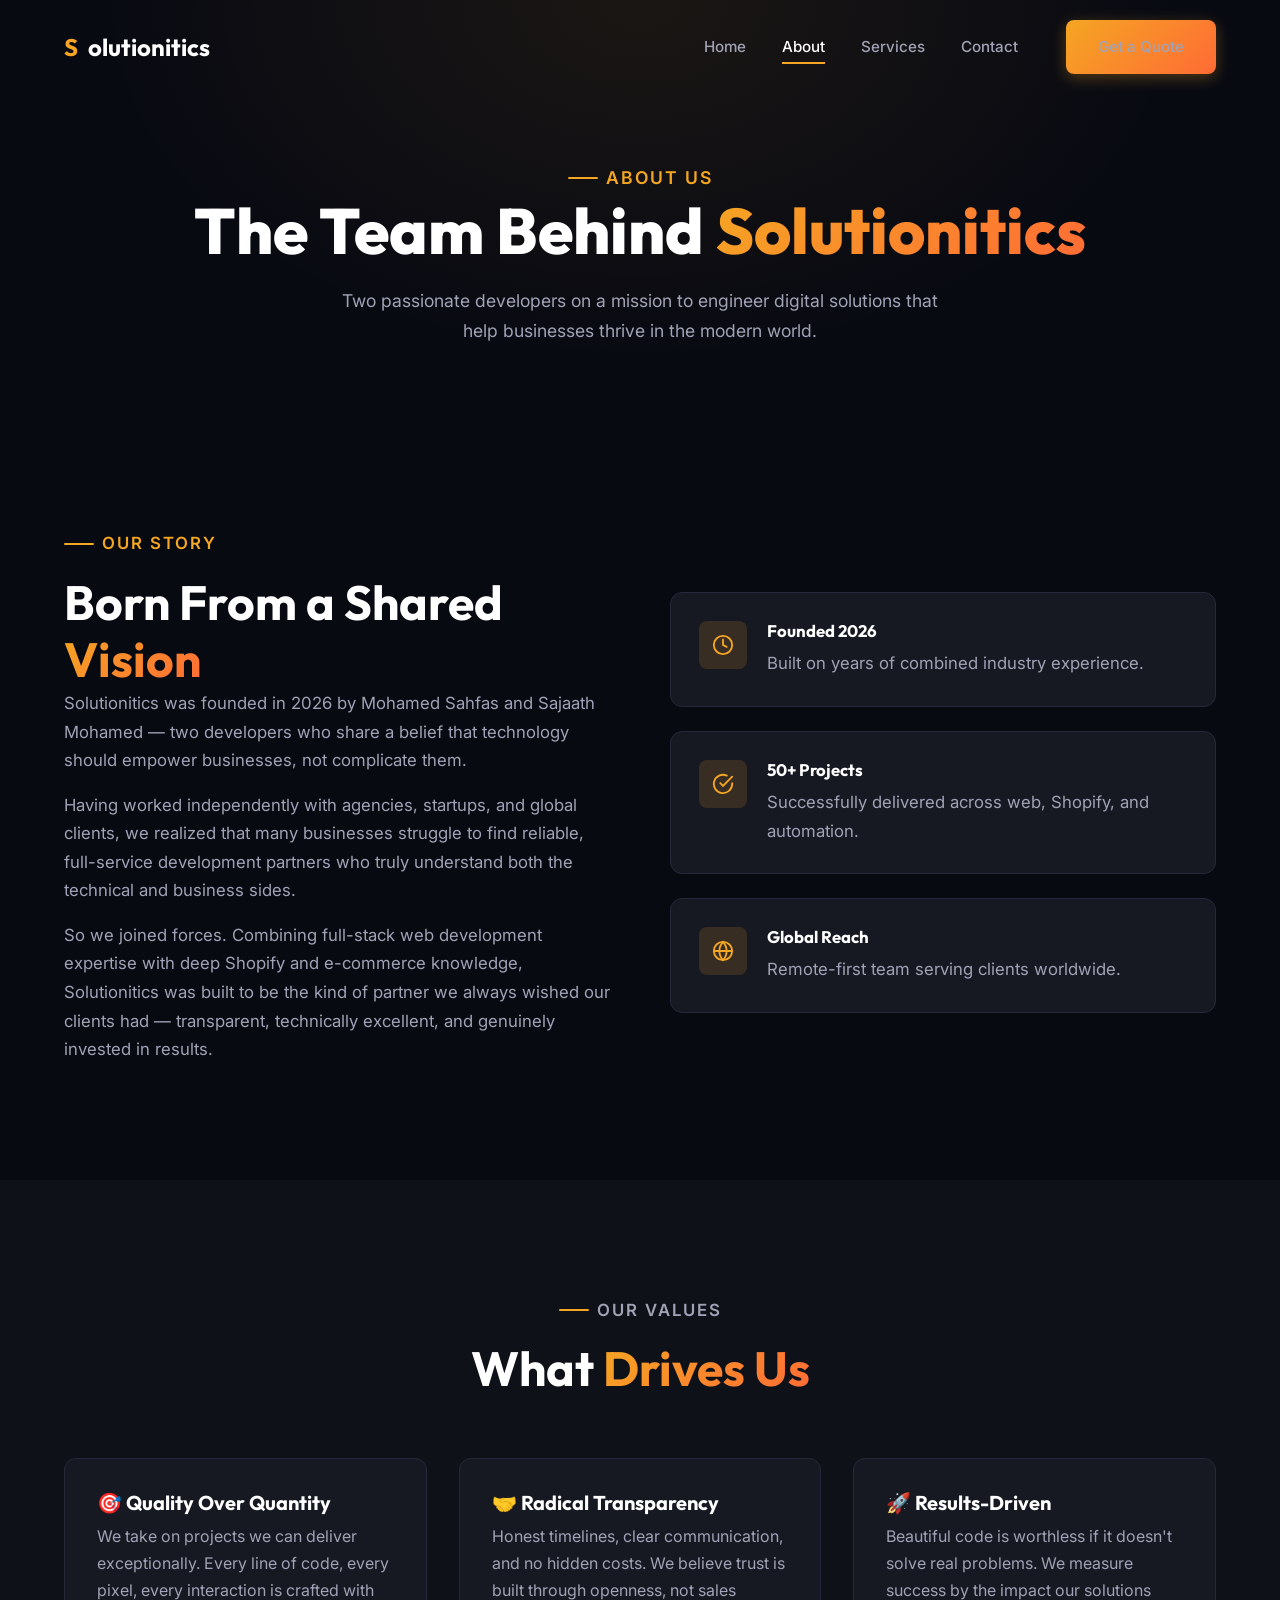
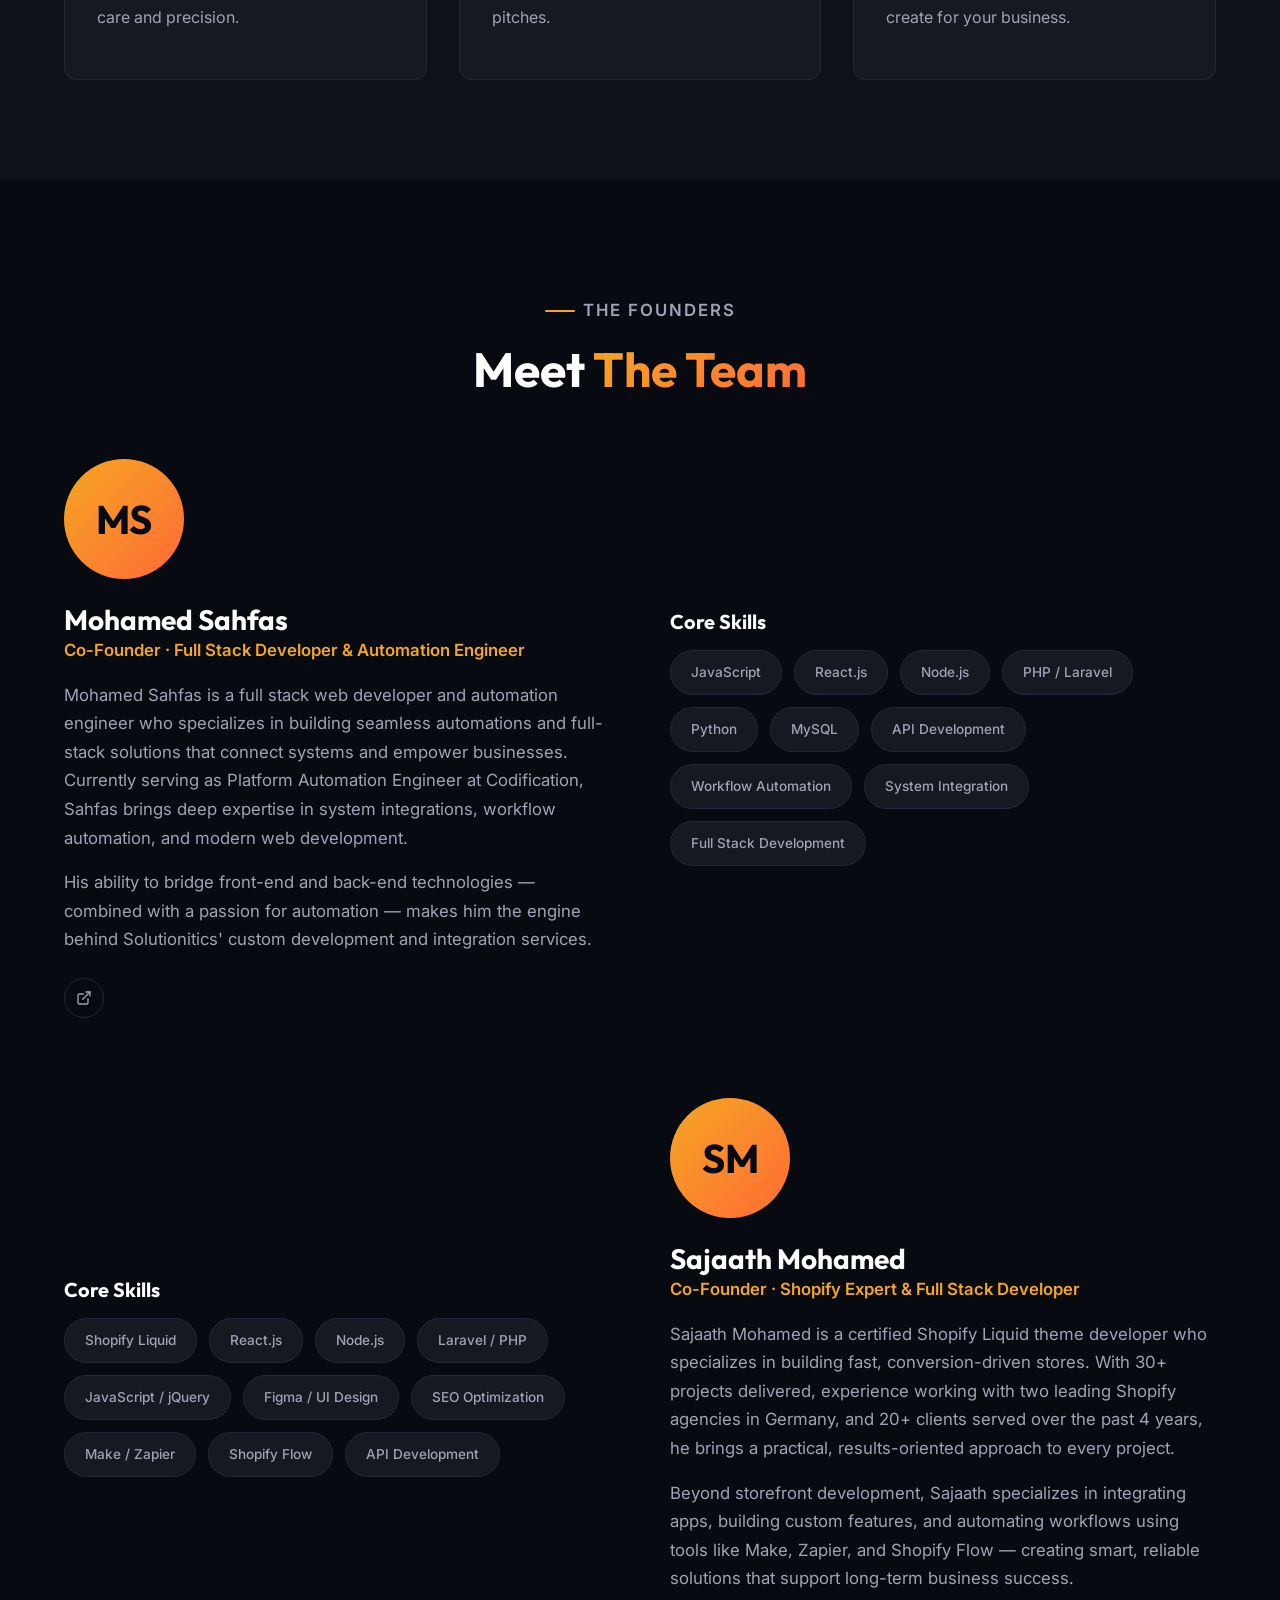
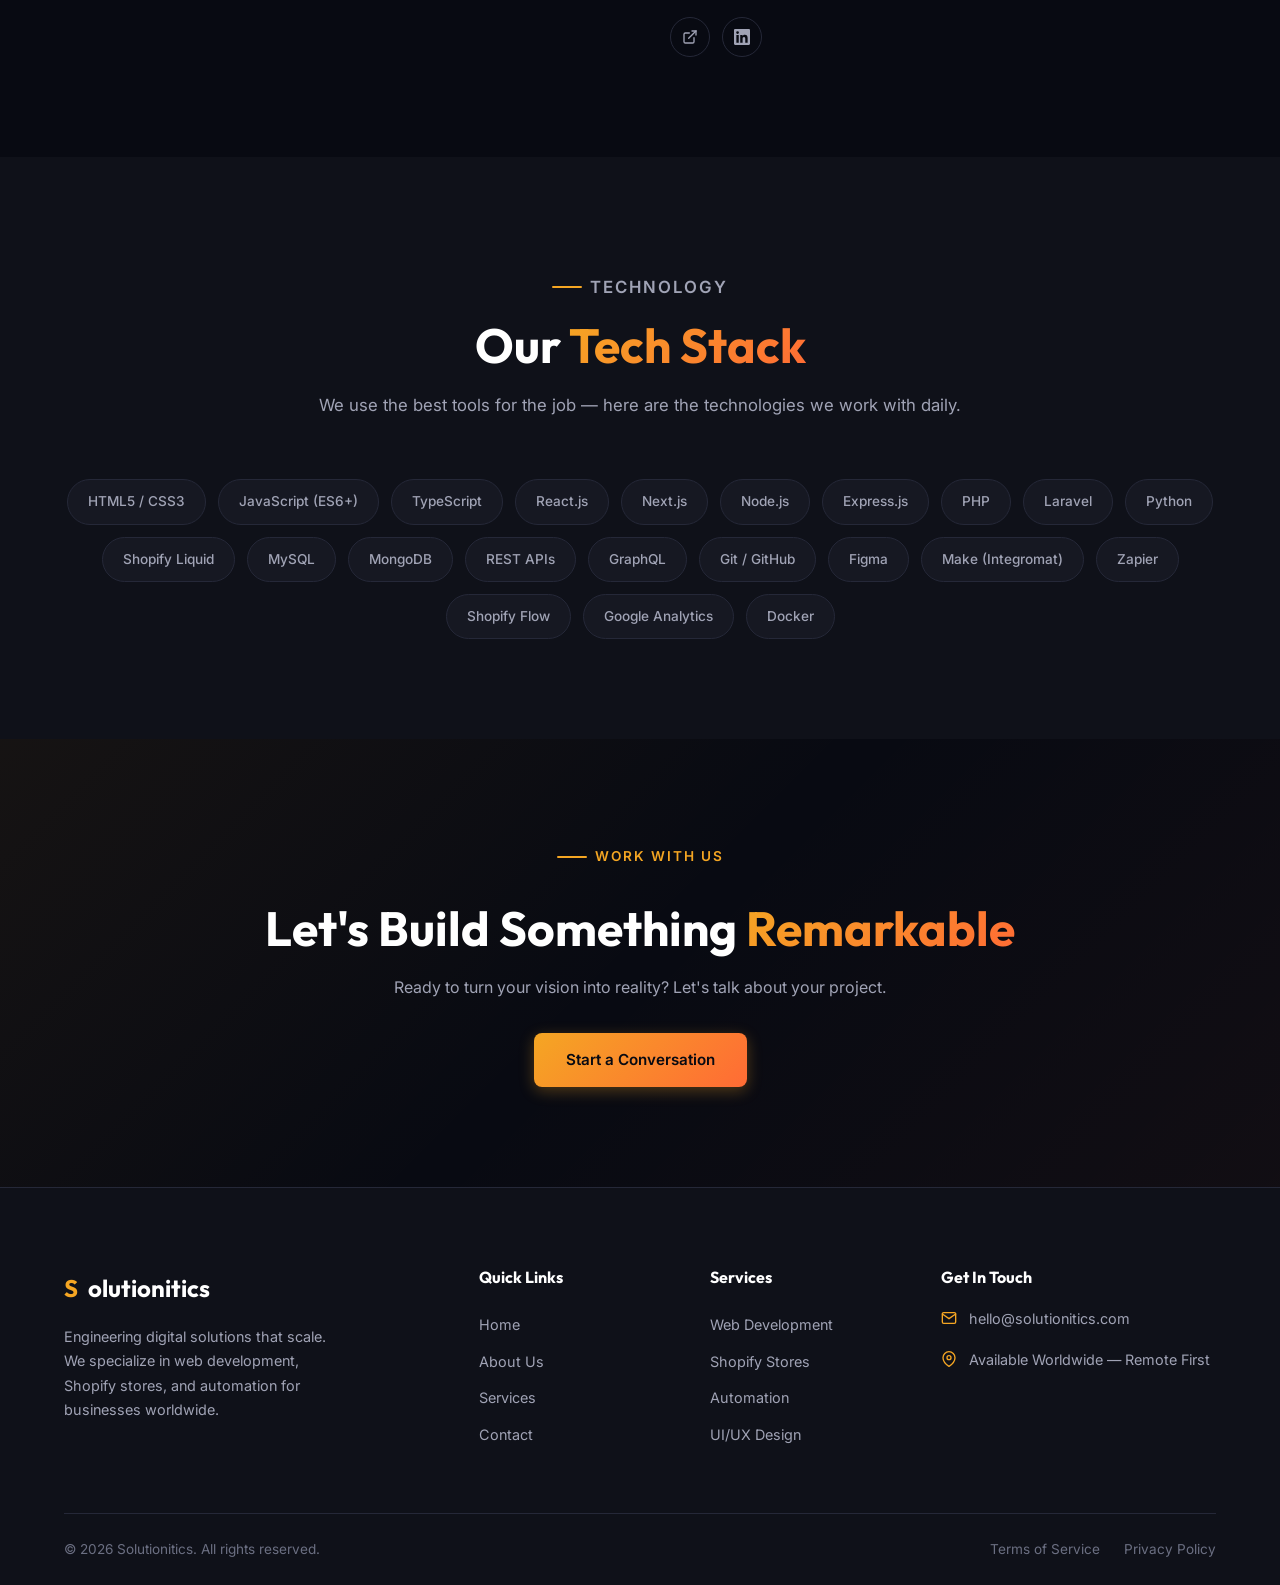
==== about.html @ 528e8fd3 "site_start" ====
<!DOCTYPE html>
<html lang="en">
<head>
  <meta charset="UTF-8">
  <meta name="viewport" content="width=device-width, initial-scale=1.0">
  <title>About Us — Solutionitics | Our Story, Mission & Team</title>
  <meta name="description" content="Learn about Solutionitics — an IT solutions company founded by Mohamed Sahfas and Sajaath Mohamed, delivering expert web development, Shopify stores, and automation.">
  <meta name="robots" content="index, follow">
  <link rel="canonical" href="https://solutionitics.com/about.html">
  <meta property="og:type" content="website">
  <meta property="og:title" content="About Solutionitics — Our Story & Team">
  <meta property="og:description" content="Meet the founders and learn about our mission to deliver premium IT solutions worldwide.">
  <link rel="stylesheet" href="css/style.css">
</head>
<body>

  <!-- NAV -->
  <nav class="navbar" id="navbar">
    <div class="container nav-inner">
      <a href="index.html" class="nav-logo"><span class="logo-s">S</span>olutionitics</a>
      <div class="nav-links" id="nav-links">
        <a href="index.html">Home</a>
        <a href="about.html">About</a>
        <a href="services.html">Services</a>
        <a href="contact.html">Contact</a>
        <a href="contact.html" class="btn btn-primary nav-cta">Get a Quote</a>
      </div>
      <div class="hamburger" id="hamburger" aria-label="Toggle menu"><span></span><span></span><span></span></div>
    </div>
  </nav>

  <!-- PAGE HERO -->
  <section class="page-hero">
    <div class="container">
      <p class="section-label">About Us</p>
      <h1>The Team Behind <span class="gradient-text">Solutionitics</span></h1>
      <p>Two passionate developers on a mission to engineer digital solutions that help businesses thrive in the modern world.</p>
    </div>
  </section>

  <!-- OUR STORY -->
  <section class="section">
    <div class="container">
      <div class="about-story">
        <div class="reveal">
          <p class="section-label">Our Story</p>
          <h2>Born From a Shared <span class="gradient-text">Vision</span></h2>
          <p>Solutionitics was founded in 2026 by Mohamed Sahfas and Sajaath Mohamed — two developers who share a belief that technology should empower businesses, not complicate them.</p>
          <p>Having worked independently with agencies, startups, and global clients, we realized that many businesses struggle to find reliable, full-service development partners who truly understand both the technical and business sides.</p>
          <p>So we joined forces. Combining full-stack web development expertise with deep Shopify and e-commerce knowledge, Solutionitics was built to be the kind of partner we always wished our clients had — transparent, technically excellent, and genuinely invested in results.</p>
        </div>
        <div class="reveal reveal-delay-2">
          <div class="features-grid" style="grid-template-columns:1fr;">
            <div class="feature-item">
              <div class="feature-icon">
                <svg width="22" height="22" viewBox="0 0 24 24" fill="none" stroke="currentColor" stroke-width="2" stroke-linecap="round"><circle cx="12" cy="12" r="10"/><path d="M12 6v6l4 2"/></svg>
              </div>
              <div><h4>Founded 2026</h4><p>Built on years of combined industry experience.</p></div>
            </div>
            <div class="feature-item">
              <div class="feature-icon">
                <svg width="22" height="22" viewBox="0 0 24 24" fill="none" stroke="currentColor" stroke-width="2" stroke-linecap="round"><path d="M22 11.08V12a10 10 0 11-5.93-9.14"/><polyline points="22 4 12 14.01 9 11.01"/></svg>
              </div>
              <div><h4>50+ Projects</h4><p>Successfully delivered across web, Shopify, and automation.</p></div>
            </div>
            <div class="feature-item">
              <div class="feature-icon">
                <svg width="22" height="22" viewBox="0 0 24 24" fill="none" stroke="currentColor" stroke-width="2" stroke-linecap="round"><circle cx="12" cy="12" r="10"/><line x1="2" y1="12" x2="22" y2="12"/><path d="M12 2a15.3 15.3 0 014 10 15.3 15.3 0 01-4 10 15.3 15.3 0 01-4-10 15.3 15.3 0 014-10z"/></svg>
              </div>
              <div><h4>Global Reach</h4><p>Remote-first team serving clients worldwide.</p></div>
            </div>
          </div>
        </div>
      </div>
    </div>
  </section>

  <!-- MISSION & VALUES -->
  <section class="section" style="background:var(--bg-secondary);">
    <div class="container">
      <div class="section-header reveal">
        <p class="section-label">Our Values</p>
        <h2>What <span class="gradient-text">Drives Us</span></h2>
      </div>
      <div class="grid-3">
        <div class="about-values reveal reveal-delay-1">
          <div class="value-card">
            <h4>🎯 Quality Over Quantity</h4>
            <p>We take on projects we can deliver exceptionally. Every line of code, every pixel, every interaction is crafted with care and precision.</p>
          </div>
        </div>
        <div class="about-values reveal reveal-delay-2">
          <div class="value-card">
            <h4>🤝 Radical Transparency</h4>
            <p>Honest timelines, clear communication, and no hidden costs. We believe trust is built through openness, not sales pitches.</p>
          </div>
        </div>
        <div class="about-values reveal reveal-delay-3">
          <div class="value-card">
            <h4>🚀 Results-Driven</h4>
            <p>Beautiful code is worthless if it doesn't solve real problems. We measure success by the impact our solutions create for your business.</p>
          </div>
        </div>
      </div>
    </div>
  </section>

  <!-- TEAM DETAILED -->
  <section class="section" id="team-detailed">
    <div class="container">
      <div class="section-header reveal">
        <p class="section-label">The Founders</p>
        <h2>Meet <span class="gradient-text">The Team</span></h2>
      </div>

      <!-- Sahfas -->
      <div class="about-story reveal" style="margin-bottom:80px;">
        <div>
          <div class="team-avatar" style="width:120px;height:120px;font-size:2.5rem;margin:0 0 24px;">MS</div>
          <h3 style="font-size:1.75rem;">Mohamed Sahfas</h3>
          <p class="role" style="color:var(--accent);font-weight:600;margin-bottom:16px;">Co-Founder · Full Stack Developer & Automation Engineer</p>
          <p>Mohamed Sahfas is a full stack web developer and automation engineer who specializes in building seamless automations and full-stack solutions that connect systems and empower businesses. Currently serving as Platform Automation Engineer at Codification, Sahfas brings deep expertise in system integrations, workflow automation, and modern web development.</p>
          <p>His ability to bridge front-end and back-end technologies — combined with a passion for automation — makes him the engine behind Solutionitics' custom development and integration services.</p>
          <div class="team-links" style="justify-content:flex-start;margin-top:24px;">
            <a href="https://sahfas.github.io/" target="_blank" rel="noopener" aria-label="Portfolio">
              <svg width="16" height="16" viewBox="0 0 24 24" fill="none" stroke="currentColor" stroke-width="2" stroke-linecap="round"><path d="M18 13v6a2 2 0 01-2 2H5a2 2 0 01-2-2V8a2 2 0 012-2h6"/><polyline points="15 3 21 3 21 9"/><line x1="10" y1="14" x2="21" y2="3"/></svg>
            </a>
          </div>
        </div>
        <div>
          <h4 style="margin-bottom:16px;">Core Skills</h4>
          <div class="tech-grid" style="justify-content:flex-start;">
            <span class="tech-tag">JavaScript</span>
            <span class="tech-tag">React.js</span>
            <span class="tech-tag">Node.js</span>
            <span class="tech-tag">PHP / Laravel</span>
            <span class="tech-tag">Python</span>
            <span class="tech-tag">MySQL</span>
            <span class="tech-tag">API Development</span>
            <span class="tech-tag">Workflow Automation</span>
            <span class="tech-tag">System Integration</span>
            <span class="tech-tag">Full Stack Development</span>
          </div>
        </div>
      </div>

      <!-- Sajaath -->
      <div class="about-story reveal" style="direction:rtl;">
        <div style="direction:ltr;">
          <div class="team-avatar" style="width:120px;height:120px;font-size:2.5rem;margin:0 0 24px;">SM</div>
          <h3 style="font-size:1.75rem;">Sajaath Mohamed</h3>
          <p class="role" style="color:var(--accent);font-weight:600;margin-bottom:16px;">Co-Founder · Shopify Expert & Full Stack Developer</p>
          <p>Sajaath Mohamed is a certified Shopify Liquid theme developer who specializes in building fast, conversion-driven stores. With 30+ projects delivered, experience working with two leading Shopify agencies in Germany, and 20+ clients served over the past 4 years, he brings a practical, results-oriented approach to every project.</p>
          <p>Beyond storefront development, Sajaath specializes in integrating apps, building custom features, and automating workflows using tools like Make, Zapier, and Shopify Flow — creating smart, reliable solutions that support long-term business success.</p>
          <div class="team-links" style="justify-content:flex-start;margin-top:24px;">
            <a href="https://sajaath-mohamed.online/" target="_blank" rel="noopener" aria-label="Portfolio">
              <svg width="16" height="16" viewBox="0 0 24 24" fill="none" stroke="currentColor" stroke-width="2" stroke-linecap="round"><path d="M18 13v6a2 2 0 01-2 2H5a2 2 0 01-2-2V8a2 2 0 012-2h6"/><polyline points="15 3 21 3 21 9"/><line x1="10" y1="14" x2="21" y2="3"/></svg>
            </a>
            <a href="https://www.linkedin.com/in/sajaathmohamed" target="_blank" rel="noopener" aria-label="LinkedIn">
              <svg width="16" height="16" viewBox="0 0 24 24" fill="currentColor"><path d="M20.447 20.452h-3.554v-5.569c0-1.328-.027-3.037-1.852-3.037-1.853 0-2.136 1.445-2.136 2.939v5.667H9.351V9h3.414v1.561h.046c.477-.9 1.637-1.85 3.37-1.85 3.601 0 4.267 2.37 4.267 5.455v6.286zM5.337 7.433a2.062 2.062 0 01-2.063-2.065 2.064 2.064 0 112.063 2.065zm1.782 13.019H3.555V9h3.564v11.452zM22.225 0H1.771C.792 0 0 .774 0 1.729v20.542C0 23.227.792 24 1.771 24h20.451C23.2 24 24 23.227 24 22.271V1.729C24 .774 23.2 0 22.222 0h.003z"/></svg>
            </a>
          </div>
        </div>
        <div style="direction:ltr;">
          <h4 style="margin-bottom:16px;">Core Skills</h4>
          <div class="tech-grid" style="justify-content:flex-start;">
            <span class="tech-tag">Shopify Liquid</span>
            <span class="tech-tag">React.js</span>
            <span class="tech-tag">Node.js</span>
            <span class="tech-tag">Laravel / PHP</span>
            <span class="tech-tag">JavaScript / jQuery</span>
            <span class="tech-tag">Figma / UI Design</span>
            <span class="tech-tag">SEO Optimization</span>
            <span class="tech-tag">Make / Zapier</span>
            <span class="tech-tag">Shopify Flow</span>
            <span class="tech-tag">API Development</span>
          </div>
        </div>
      </div>
    </div>
  </section>

  <!-- TECH STACK -->
  <section class="section" style="background:var(--bg-secondary);">
    <div class="container">
      <div class="section-header reveal">
        <p class="section-label">Technology</p>
        <h2>Our <span class="gradient-text">Tech Stack</span></h2>
        <p>We use the best tools for the job — here are the technologies we work with daily.</p>
      </div>
      <div class="tech-grid reveal">
        <span class="tech-tag">HTML5 / CSS3</span>
        <span class="tech-tag">JavaScript (ES6+)</span>
        <span class="tech-tag">TypeScript</span>
        <span class="tech-tag">React.js</span>
        <span class="tech-tag">Next.js</span>
        <span class="tech-tag">Node.js</span>
        <span class="tech-tag">Express.js</span>
        <span class="tech-tag">PHP</span>
        <span class="tech-tag">Laravel</span>
        <span class="tech-tag">Python</span>
        <span class="tech-tag">Shopify Liquid</span>
        <span class="tech-tag">MySQL</span>
        <span class="tech-tag">MongoDB</span>
        <span class="tech-tag">REST APIs</span>
        <span class="tech-tag">GraphQL</span>
        <span class="tech-tag">Git / GitHub</span>
        <span class="tech-tag">Figma</span>
        <span class="tech-tag">Make (Integromat)</span>
        <span class="tech-tag">Zapier</span>
        <span class="tech-tag">Shopify Flow</span>
        <span class="tech-tag">Google Analytics</span>
        <span class="tech-tag">Docker</span>
      </div>
    </div>
  </section>

  <!-- CTA -->
  <section class="cta-section">
    <div class="container reveal">
      <p class="section-label">Work With Us</p>
      <h2>Let's Build Something <span class="gradient-text">Remarkable</span></h2>
      <p>Ready to turn your vision into reality? Let's talk about your project.</p>
      <a href="contact.html" class="btn btn-primary">Start a Conversation</a>
    </div>
  </section>

  <!-- FOOTER -->
  <footer class="footer">
    <div class="container">
      <div class="footer-grid">
        <div class="footer-brand">
          <a href="index.html" class="nav-logo" style="margin-bottom:4px;"><span class="logo-s">S</span>olutionitics</a>
          <p>Engineering digital solutions that scale. We specialize in web development, Shopify stores, and automation for businesses worldwide.</p>
        </div>
        <div>
          <h4>Quick Links</h4>
          <div class="footer-links"><a href="index.html">Home</a><a href="about.html">About Us</a><a href="services.html">Services</a><a href="contact.html">Contact</a></div>
        </div>
        <div>
          <h4>Services</h4>
          <div class="footer-links"><a href="services.html">Web Development</a><a href="services.html">Shopify Stores</a><a href="services.html">Automation</a><a href="services.html">UI/UX Design</a></div>
        </div>
        <div>
          <h4>Get In Touch</h4>
          <div class="footer-contact-item">
            <svg width="16" height="16" viewBox="0 0 24 24" fill="none" stroke="currentColor" stroke-width="2" stroke-linecap="round"><path d="M4 4h16c1.1 0 2 .9 2 2v12c0 1.1-.9 2-2 2H4c-1.1 0-2-.9-2-2V6c0-1.1.9-2 2-2z"/><polyline points="22,6 12,13 2,6"/></svg>
            <span>hello@solutionitics.com</span>
          </div>
          <div class="footer-contact-item">
            <svg width="16" height="16" viewBox="0 0 24 24" fill="none" stroke="currentColor" stroke-width="2" stroke-linecap="round"><path d="M21 10c0 7-9 13-9 13s-9-6-9-13a9 9 0 0118 0z"/><circle cx="12" cy="10" r="3"/></svg>
            <span>Available Worldwide — Remote First</span>
          </div>
        </div>
      </div>
      <div class="footer-bottom">
        <span>© 2026 Solutionitics. All rights reserved.</span>
        <div class="footer-legal"><a href="terms.html">Terms of Service</a><a href="privacy.html">Privacy Policy</a></div>
      </div>
    </div>
  </footer>
  <script src="js/main.js"></script>
</body>
</html>
---- css/style.css ----
/* ============================================
   SOLUTIONITICS — Design System
   Dark theme with orange (#F5A623) accents
   ============================================ */

@import url('https://fonts.googleapis.com/css2?family=Inter:wght@300;400;500;600;700&family=Outfit:wght@400;500;600;700;800&display=swap');

/* --- 1. CSS Variables --- */
:root {
  --bg-primary: #080A12;
  --bg-secondary: #0F1119;
  --bg-card: #161822;
  --bg-card-hover: #1C1E2C;
  --border: #252838;
  --border-light: #2E3148;
  --text-primary: #FFFFFF;
  --text-secondary: #A0A3B5;
  --text-tertiary: #6B6F82;
  --accent: #F5A623;
  --accent-light: #FFBA4C;
  --accent-dark: #D48B0F;
  --accent-glow: rgba(245, 166, 35, 0.15);
  --accent-glow-strong: rgba(245, 166, 35, 0.3);
  --gradient-accent: linear-gradient(135deg, #F5A623, #FF6B35);
  --gradient-bg: linear-gradient(135deg, #0F1119 0%, #080A12 50%, #0D0A1A 100%);
  --gradient-card: linear-gradient(135deg, rgba(245,166,35,0.05), rgba(255,107,53,0.02));
  --radius-sm: 8px;
  --radius-md: 12px;
  --radius-lg: 20px;
  --radius-xl: 28px;
  --shadow-card: 0 4px 24px rgba(0,0,0,0.3);
  --shadow-glow: 0 0 30px rgba(245,166,35,0.15);
  --transition: 0.3s cubic-bezier(0.4, 0, 0.2, 1);
  --font-heading: 'Outfit', sans-serif;
  --font-body: 'Inter', sans-serif;
  --nav-height: 80px;
}

/* --- 2. Reset & Base --- */
*, *::before, *::after { box-sizing: border-box; margin: 0; padding: 0; }
html { scroll-behavior: smooth; font-size: 16px; }
body {
  font-family: var(--font-body);
  background: var(--bg-primary);
  color: var(--text-secondary);
  line-height: 1.7;
  overflow-x: hidden;
  -webkit-font-smoothing: antialiased;
}
img { max-width: 100%; height: auto; display: block; }
a { color: var(--accent); text-decoration: none; transition: var(--transition); }
a:hover { color: var(--accent-light); }
ul, ol { list-style: none; }
button { cursor: pointer; font-family: var(--font-body); border: none; }
::selection { background: var(--accent); color: var(--bg-primary); }

/* --- 3. Typography --- */
h1, h2, h3, h4, h5, h6 { font-family: var(--font-heading); color: var(--text-primary); line-height: 1.2; font-weight: 700; }
h1 { font-size: clamp(2.5rem, 5vw, 4rem); font-weight: 800; }
h2 { font-size: clamp(2rem, 4vw, 3rem); }
h3 { font-size: clamp(1.25rem, 2.5vw, 1.75rem); }
h4 { font-size: 1.25rem; }
p { margin-bottom: 1rem; }
.gradient-text {
  background: var(--gradient-accent);
  -webkit-background-clip: text;
  -webkit-text-fill-color: transparent;
  background-clip: text;
}
.section-label {
  display: inline-flex; align-items: center; gap: 8px;
  font-size: 0.85rem; font-weight: 600; text-transform: uppercase;
  letter-spacing: 2px; color: var(--accent); margin-bottom: 16px;
}
.section-label::before {
  content: ''; width: 30px; height: 2px; background: var(--accent); border-radius: 2px;
}

/* --- 4. Layout --- */
.container { width: 100%; max-width: 1200px; margin: 0 auto; padding: 0 24px; }
.section { padding: 100px 0; position: relative; }
.section-header { text-align: center; max-width: 680px; margin: 0 auto 60px; }
.section-header p { color: var(--text-secondary); margin-top: 16px; font-size: 1.05rem; }
.grid-2 { display: grid; grid-template-columns: repeat(2, 1fr); gap: 32px; }
.grid-3 { display: grid; grid-template-columns: repeat(3, 1fr); gap: 32px; }
.grid-4 { display: grid; grid-template-columns: repeat(4, 1fr); gap: 24px; }
.flex-center { display: flex; align-items: center; justify-content: center; }

/* --- 5. Buttons --- */
.btn {
  display: inline-flex; align-items: center; gap: 8px;
  padding: 14px 32px; border-radius: var(--radius-sm);
  font-weight: 600; font-size: 0.95rem;
  transition: var(--transition); position: relative; overflow: hidden;
}
.btn-primary {
  background: var(--gradient-accent); color: var(--bg-primary);
  box-shadow: 0 4px 15px rgba(245,166,35,0.3);
}
.btn-primary:hover {
  transform: translateY(-2px); color: var(--bg-primary);
  box-shadow: 0 8px 25px rgba(245,166,35,0.4);
}
.btn-secondary {
  background: transparent; color: var(--text-primary);
  border: 1px solid var(--border-light);
}
.btn-secondary:hover {
  border-color: var(--accent); color: var(--accent);
  background: var(--accent-glow); transform: translateY(-2px);
}

/* --- 6. Navigation --- */
.navbar {
  position: fixed; top: 0; left: 0; width: 100%; z-index: 1000;
  padding: 20px 0; transition: var(--transition);
}
.navbar.scrolled {
  background: rgba(8, 10, 18, 0.9); backdrop-filter: blur(20px);
  border-bottom: 1px solid var(--border); padding: 12px 0;
}
.nav-inner { display: flex; align-items: center; justify-content: space-between; }
.nav-logo { display: flex; align-items: center; gap: 10px; font-family: var(--font-heading); font-size: 1.5rem; font-weight: 700; color: var(--text-primary); }
.nav-logo img { height: 40px; width: auto; }
.nav-logo .logo-s { color: var(--accent); }
.nav-links { display: flex; align-items: center; gap: 36px; }
.nav-links a { color: var(--text-secondary); font-size: 0.95rem; font-weight: 500; position: relative; }
.nav-links a::after {
  content: ''; position: absolute; bottom: -4px; left: 0; width: 0; height: 2px;
  background: var(--accent); transition: var(--transition);
}
.nav-links a:hover, .nav-links a.active { color: var(--text-primary); }
.nav-links a:hover::after, .nav-links a.active::after { width: 100%; }
.nav-cta { margin-left: 12px; }
.hamburger { display: none; flex-direction: column; gap: 5px; cursor: pointer; padding: 4px; z-index: 1001; }
.hamburger span { width: 24px; height: 2px; background: var(--text-primary); transition: var(--transition); border-radius: 2px; }
.hamburger.active span:nth-child(1) { transform: rotate(45deg) translate(5px, 5px); }
.hamburger.active span:nth-child(2) { opacity: 0; }
.hamburger.active span:nth-child(3) { transform: rotate(-45deg) translate(5px, -5px); }

/* --- 7. Hero Section --- */
.hero {
  min-height: 100vh; display: flex; align-items: center;
  position: relative; overflow: hidden; padding-top: var(--nav-height);
}
.hero-bg {
  position: absolute; inset: 0; z-index: 0;
  background: radial-gradient(ellipse at 20% 50%, rgba(245,166,35,0.08) 0%, transparent 60%),
              radial-gradient(ellipse at 80% 20%, rgba(255,107,53,0.05) 0%, transparent 50%),
              var(--bg-primary);
}
#particles-canvas { position: absolute; inset: 0; z-index: 1; }
.hero-content { position: relative; z-index: 2; text-align: center; max-width: 860px; margin: 0 auto; padding: 60px 24px; }
.hero h1 { margin-bottom: 24px; }
.hero p { font-size: 1.15rem; color: var(--text-secondary); max-width: 600px; margin: 0 auto 40px; }
.hero-btns { display: flex; gap: 16px; justify-content: center; flex-wrap: wrap; }
.hero-stats {
  display: flex; justify-content: center; gap: 48px; margin-top: 80px;
  padding-top: 40px; border-top: 1px solid var(--border);
}
.hero-stat h3 { font-size: 2.5rem; color: var(--accent); font-weight: 800; }
.hero-stat p { font-size: 0.9rem; color: var(--text-tertiary); margin: 0; }

/* --- 8. Service Cards --- */
.service-card {
  background: var(--bg-card); border: 1px solid var(--border);
  border-radius: var(--radius-lg); padding: 40px 32px;
  transition: var(--transition); position: relative; overflow: hidden;
}
.service-card::before {
  content: ''; position: absolute; top: 0; left: 0; right: 0; height: 3px;
  background: var(--gradient-accent); transform: scaleX(0);
  transition: var(--transition); transform-origin: left;
}
.service-card:hover {
  transform: translateY(-8px); border-color: rgba(245,166,35,0.3);
  box-shadow: var(--shadow-glow); background: var(--bg-card-hover);
}
.service-card:hover::before { transform: scaleX(1); }
.service-icon {
  width: 56px; height: 56px; border-radius: var(--radius-md);
  background: var(--accent-glow); display: flex; align-items: center; justify-content: center;
  margin-bottom: 24px; color: var(--accent); font-size: 24px;
}
.service-card h3 { margin-bottom: 12px; font-size: 1.2rem; }
.service-card p { font-size: 0.95rem; color: var(--text-secondary); margin: 0; }

/* --- 9. Features / Why Choose Us --- */
.features-grid { display: grid; grid-template-columns: repeat(2, 1fr); gap: 24px; }
.feature-item {
  display: flex; gap: 20px; padding: 28px;
  background: var(--bg-card); border: 1px solid var(--border);
  border-radius: var(--radius-md); transition: var(--transition);
}
.feature-item:hover { border-color: rgba(245,166,35,0.2); transform: translateY(-4px); }
.feature-icon {
  flex-shrink: 0; width: 48px; height: 48px; border-radius: var(--radius-sm);
  background: var(--accent-glow); display: flex; align-items: center; justify-content: center;
  color: var(--accent); font-size: 20px;
}
.feature-item h4 { margin-bottom: 8px; font-size: 1.05rem; }
.feature-item p { font-size: 0.9rem; margin: 0; }

/* --- 10. Team Section --- */
.team-grid { display: grid; grid-template-columns: repeat(2, 1fr); gap: 32px; max-width: 800px; margin: 0 auto; }
.team-card {
  text-align: center; padding: 48px 32px;
  background: var(--bg-card); border: 1px solid var(--border);
  border-radius: var(--radius-lg); transition: var(--transition);
}
.team-card:hover { transform: translateY(-8px); border-color: rgba(245,166,35,0.3); box-shadow: var(--shadow-glow); }
.team-avatar {
  width: 100px; height: 100px; border-radius: 50%; margin: 0 auto 24px;
  background: var(--gradient-accent); display: flex; align-items: center; justify-content: center;
  font-family: var(--font-heading); font-size: 2rem; font-weight: 700; color: var(--bg-primary);
}
.team-card h3 { margin-bottom: 4px; }
.team-card .role { color: var(--accent); font-size: 0.9rem; font-weight: 500; margin-bottom: 16px; }
.team-card p { font-size: 0.9rem; }
.team-links { display: flex; gap: 12px; justify-content: center; margin-top: 20px; }
.team-links a {
  width: 40px; height: 40px; border-radius: 50%; border: 1px solid var(--border);
  display: flex; align-items: center; justify-content: center;
  color: var(--text-secondary); transition: var(--transition); font-size: 14px;
}
.team-links a:hover { border-color: var(--accent); color: var(--accent); background: var(--accent-glow); }

/* --- 11. Testimonials --- */
.testimonials-wrapper { position: relative; max-width: 700px; margin: 0 auto; overflow: hidden; }
.testimonial-track { display: flex; transition: transform 0.5s cubic-bezier(0.4, 0, 0.2, 1); }
.testimonial-slide { min-width: 100%; padding: 0 20px; }
.testimonial-card {
  background: var(--bg-card); border: 1px solid var(--border);
  border-radius: var(--radius-lg); padding: 40px; text-align: center;
}
.testimonial-card .stars { color: var(--accent); font-size: 1.2rem; margin-bottom: 20px; letter-spacing: 4px; }
.testimonial-card blockquote { font-size: 1.05rem; color: var(--text-secondary); line-height: 1.8; font-style: italic; margin-bottom: 24px; }
.testimonial-card .author { font-weight: 600; color: var(--text-primary); }
.testimonial-card .company { font-size: 0.85rem; color: var(--text-tertiary); }
.testimonial-dots { display: flex; justify-content: center; gap: 10px; margin-top: 32px; }
.testimonial-dots .dot {
  width: 10px; height: 10px; border-radius: 50%; background: var(--border);
  cursor: pointer; transition: var(--transition);
}
.testimonial-dots .dot.active { background: var(--accent); box-shadow: 0 0 10px rgba(245,166,35,0.4); }

/* --- 12. CTA Section --- */
.cta-section {
  text-align: center; padding: 100px 0; position: relative; overflow: hidden;
  background: linear-gradient(135deg, rgba(245,166,35,0.06) 0%, transparent 50%, rgba(255,107,53,0.04) 100%);
}
.cta-section h2 { margin-bottom: 16px; }
.cta-section p { max-width: 500px; margin: 0 auto 32px; }

/* --- 13. Footer --- */
.footer {
  background: var(--bg-secondary); border-top: 1px solid var(--border); padding: 80px 0 0;
}
.footer-grid { display: grid; grid-template-columns: 2fr 1fr 1fr 1.5fr; gap: 48px; margin-bottom: 60px; }
.footer-brand p { font-size: 0.9rem; margin-top: 16px; max-width: 280px; }
.footer h4 { font-size: 1rem; margin-bottom: 20px; color: var(--text-primary); }
.footer-links a { display: block; color: var(--text-secondary); font-size: 0.9rem; padding: 6px 0; }
.footer-links a:hover { color: var(--accent); padding-left: 4px; }
.footer-contact-item { display: flex; gap: 12px; align-items: flex-start; margin-bottom: 16px; font-size: 0.9rem; }
.footer-contact-item svg { flex-shrink: 0; color: var(--accent); margin-top: 3px; }
.footer-bottom {
  border-top: 1px solid var(--border); padding: 24px 0;
  display: flex; justify-content: space-between; align-items: center;
  font-size: 0.85rem; color: var(--text-tertiary);
}
.footer-legal { display: flex; gap: 24px; }
.footer-legal a { color: var(--text-tertiary); }
.footer-legal a:hover { color: var(--accent); }

/* --- 14. About Page --- */
.page-hero {
  padding: 160px 0 80px; text-align: center; position: relative;
  background: radial-gradient(ellipse at 50% 0%, rgba(245,166,35,0.08), transparent 60%);
}
.page-hero h1 { margin-bottom: 16px; }
.page-hero p { max-width: 600px; margin: 0 auto; font-size: 1.1rem; }
.about-story { display: grid; grid-template-columns: 1fr 1fr; gap: 60px; align-items: center; }
.about-story p { font-size: 1.05rem; }
.about-values .value-card { padding: 32px; background: var(--bg-card); border: 1px solid var(--border); border-radius: var(--radius-md); }
.about-values .value-card h4 { margin-bottom: 8px; }
.tech-grid { display: flex; flex-wrap: wrap; gap: 12px; justify-content: center; }
.tech-tag {
  padding: 10px 20px; background: var(--bg-card); border: 1px solid var(--border);
  border-radius: 50px; font-size: 0.85rem; font-weight: 500; color: var(--text-secondary);
  transition: var(--transition);
}
.tech-tag:hover { border-color: var(--accent); color: var(--accent); background: var(--accent-glow); }

/* --- 15. Services Detail Page --- */
.service-detail {
  display: grid; grid-template-columns: 1fr 1fr; gap: 60px; align-items: center;
  padding: 60px 0; border-bottom: 1px solid var(--border);
}
.service-detail:nth-child(even) { direction: rtl; }
.service-detail:nth-child(even) > * { direction: ltr; }
.service-detail:last-child { border: none; }
.service-detail-icon {
  width: 80px; height: 80px; border-radius: var(--radius-lg);
  background: var(--accent-glow); display: flex; align-items: center; justify-content: center;
  color: var(--accent); font-size: 36px; margin-bottom: 24px;
}
.service-detail h3 { font-size: 1.5rem; margin-bottom: 16px; }
.service-detail ul { margin-top: 20px; }
.service-detail li {
  padding: 8px 0; padding-left: 24px; position: relative;
  color: var(--text-secondary); font-size: 0.95rem;
}
.service-detail li::before {
  content: ''; position: absolute; left: 0; top: 16px;
  width: 8px; height: 8px; border-radius: 50%;
  background: var(--accent);
}
.service-visual {
  background: var(--bg-card); border: 1px solid var(--border);
  border-radius: var(--radius-lg); padding: 48px;
  display: flex; align-items: center; justify-content: center;
  min-height: 300px; position: relative; overflow: hidden;
}
.service-visual::before {
  content: ''; position: absolute; inset: 0;
  background: var(--gradient-card); z-index: 0;
}
.service-visual svg { position: relative; z-index: 1; }

/* --- 16. Contact Page --- */
.contact-grid { display: grid; grid-template-columns: 1fr 1.2fr; gap: 60px; align-items: start; }
.contact-info-card {
  display: flex; gap: 16px; padding: 24px;
  background: var(--bg-card); border: 1px solid var(--border);
  border-radius: var(--radius-md); margin-bottom: 16px; transition: var(--transition);
}
.contact-info-card:hover { border-color: rgba(245,166,35,0.3); }
.contact-info-icon {
  flex-shrink: 0; width: 48px; height: 48px; border-radius: var(--radius-sm);
  background: var(--accent-glow); display: flex; align-items: center; justify-content: center;
  color: var(--accent);
}
.contact-info-card h4 { font-size: 0.95rem; margin-bottom: 4px; }
.contact-info-card p { font-size: 0.9rem; margin: 0; }
.contact-form {
  background: var(--bg-card); border: 1px solid var(--border);
  border-radius: var(--radius-lg); padding: 40px;
}
.form-group { margin-bottom: 20px; }
.form-group label { display: block; font-size: 0.9rem; font-weight: 500; color: var(--text-primary); margin-bottom: 8px; }
.form-group input, .form-group select, .form-group textarea {
  width: 100%; padding: 14px 16px; background: var(--bg-secondary);
  border: 1px solid var(--border); border-radius: var(--radius-sm);
  color: var(--text-primary); font-family: var(--font-body); font-size: 0.95rem;
  transition: var(--transition);
}
.form-group input:focus, .form-group select:focus, .form-group textarea:focus {
  outline: none; border-color: var(--accent); box-shadow: 0 0 0 3px var(--accent-glow);
}
.form-group textarea { min-height: 140px; resize: vertical; }
.form-group input::placeholder, .form-group textarea::placeholder { color: var(--text-tertiary); }
.form-row { display: grid; grid-template-columns: 1fr 1fr; gap: 20px; }
.form-message { padding: 12px 16px; border-radius: var(--radius-sm); margin-top: 16px; font-size: 0.9rem; display: none; }
.form-message.success { display: block; background: rgba(34,197,94,0.1); color: #22C55E; border: 1px solid rgba(34,197,94,0.2); }
.form-message.error { display: block; background: rgba(239,68,68,0.1); color: #EF4444; border: 1px solid rgba(239,68,68,0.2); }

/* --- 17. Legal Pages --- */
.legal-content { max-width: 800px; margin: 0 auto; }
.legal-content h2 { font-size: 1.5rem; margin: 48px 0 16px; padding-top: 32px; border-top: 1px solid var(--border); }
.legal-content h2:first-of-type { border: none; margin-top: 0; padding-top: 0; }
.legal-content p, .legal-content li { font-size: 0.95rem; line-height: 1.8; }
.legal-content ul { padding-left: 24px; margin: 16px 0; }
.legal-content li { padding: 4px 0; list-style: disc; color: var(--text-secondary); }
.legal-content strong { color: var(--text-primary); }
.legal-meta { font-size: 0.85rem; color: var(--text-tertiary); margin-bottom: 40px; }

/* --- 18. Animations --- */
@keyframes fadeInUp { from { opacity: 0; transform: translateY(30px); } to { opacity: 1; transform: translateY(0); } }
@keyframes fadeIn { from { opacity: 0; } to { opacity: 1; } }
@keyframes float { 0%,100% { transform: translateY(0); } 50% { transform: translateY(-10px); } }
@keyframes pulse-glow { 0%,100% { box-shadow: 0 0 20px rgba(245,166,35,0.2); } 50% { box-shadow: 0 0 40px rgba(245,166,35,0.4); } }

.reveal { opacity: 0; transform: translateY(30px); transition: opacity 0.7s ease, transform 0.7s ease; }
.reveal.visible { opacity: 1; transform: translateY(0); }
.reveal-delay-1 { transition-delay: 0.1s; }
.reveal-delay-2 { transition-delay: 0.2s; }
.reveal-delay-3 { transition-delay: 0.3s; }
.reveal-delay-4 { transition-delay: 0.4s; }
.reveal-delay-5 { transition-delay: 0.5s; }

/* --- 19. Responsive --- */
@media (max-width: 1024px) {
  .grid-3 { grid-template-columns: repeat(2, 1fr); }
  .grid-4 { grid-template-columns: repeat(2, 1fr); }
  .footer-grid { grid-template-columns: repeat(2, 1fr); }
  .about-story { grid-template-columns: 1fr; gap: 40px; }
  .service-detail { grid-template-columns: 1fr; gap: 32px; }
  .service-detail:nth-child(even) { direction: ltr; }
  .contact-grid { grid-template-columns: 1fr; }
}
@media (max-width: 768px) {
  .nav-links { 
    position: fixed; top: 0; right: -100%; width: 280px; height: 100vh;
    background: var(--bg-secondary); flex-direction: column; justify-content: center;
    padding: 40px; gap: 24px; transition: var(--transition);
    border-left: 1px solid var(--border);
  }
  .nav-links.open { right: 0; }
  .hamburger { display: flex; }
  .hero-stats { flex-direction: column; gap: 24px; }
  .grid-2, .grid-3, .grid-4, .features-grid { grid-template-columns: 1fr; }
  .team-grid { grid-template-columns: 1fr; max-width: 400px; }
  .footer-grid { grid-template-columns: 1fr; gap: 32px; }
  .footer-bottom { flex-direction: column; gap: 12px; text-align: center; }
  .form-row { grid-template-columns: 1fr; }
  .section { padding: 60px 0; }
  h1 { font-size: 2rem; }
}
@media (max-width: 480px) {
  .container { padding: 0 16px; }
  .hero-btns { flex-direction: column; align-items: center; }
  .btn { width: 100%; justify-content: center; }
}
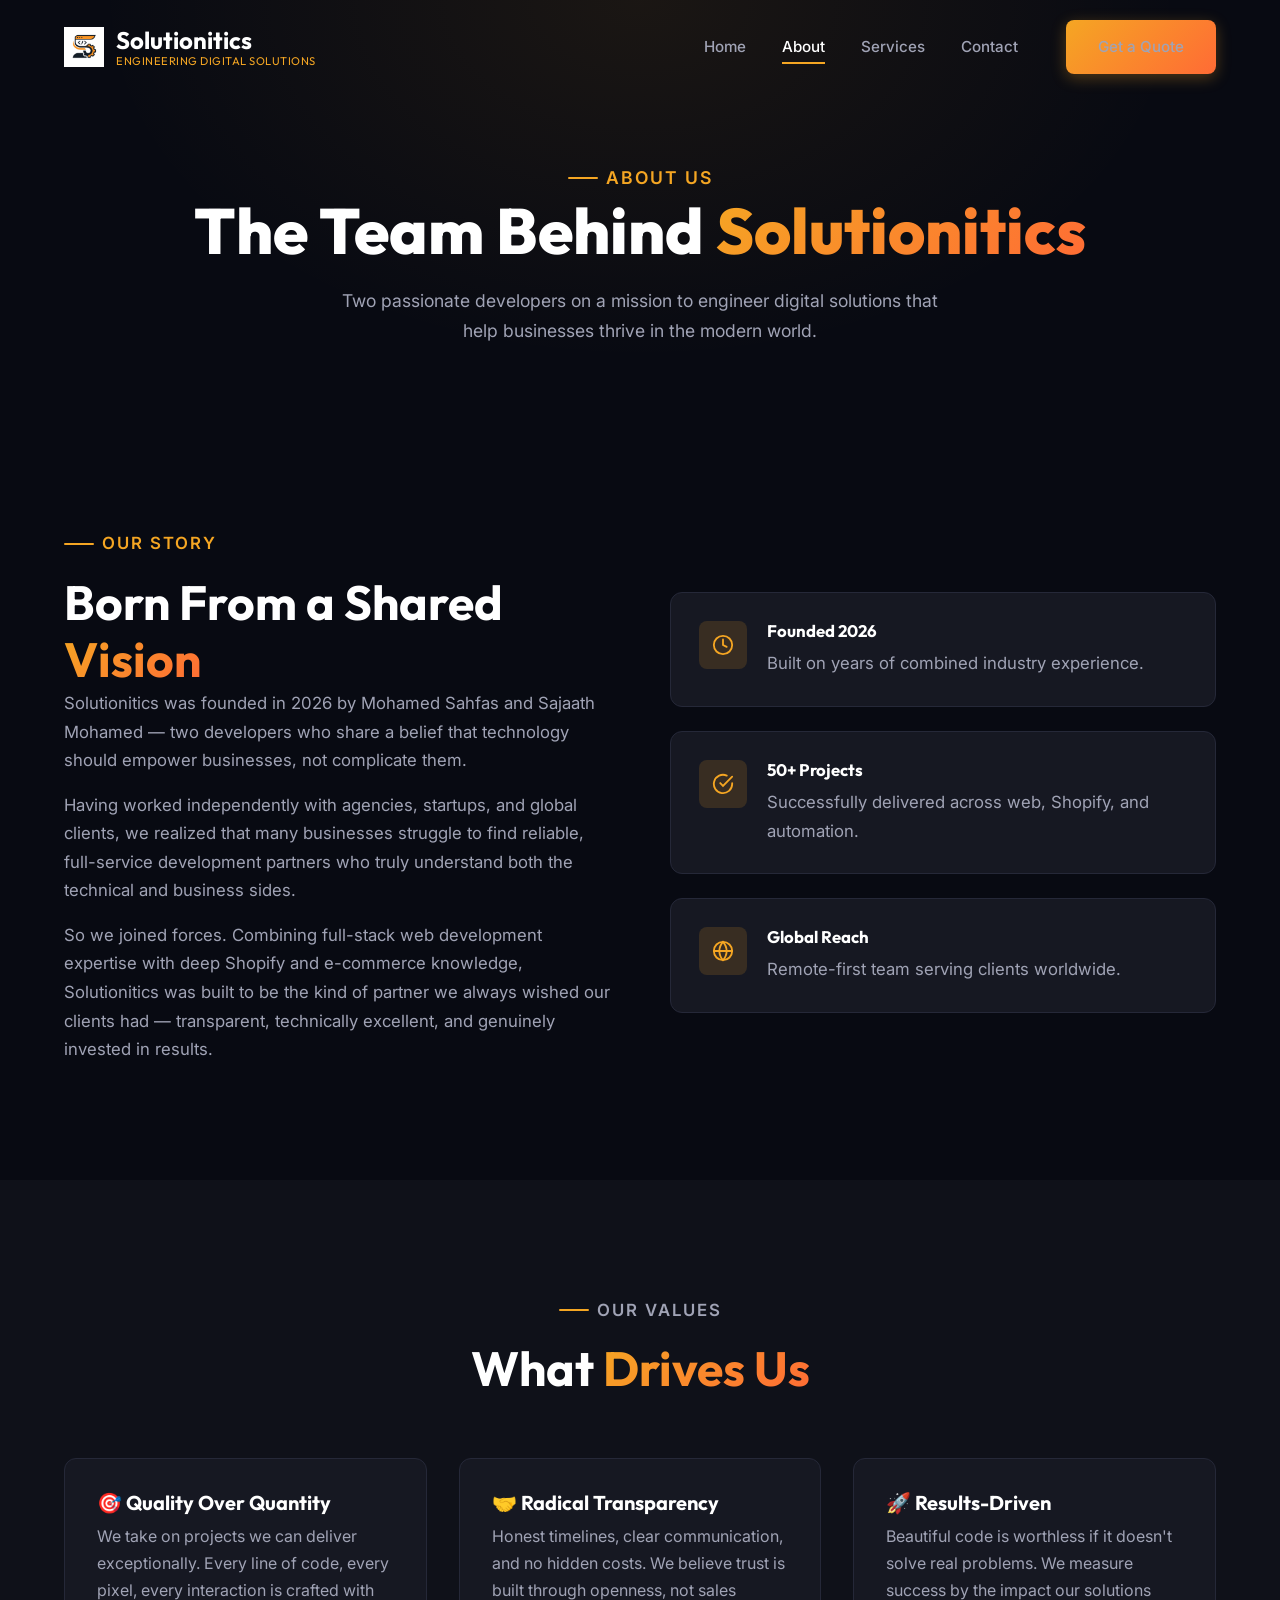
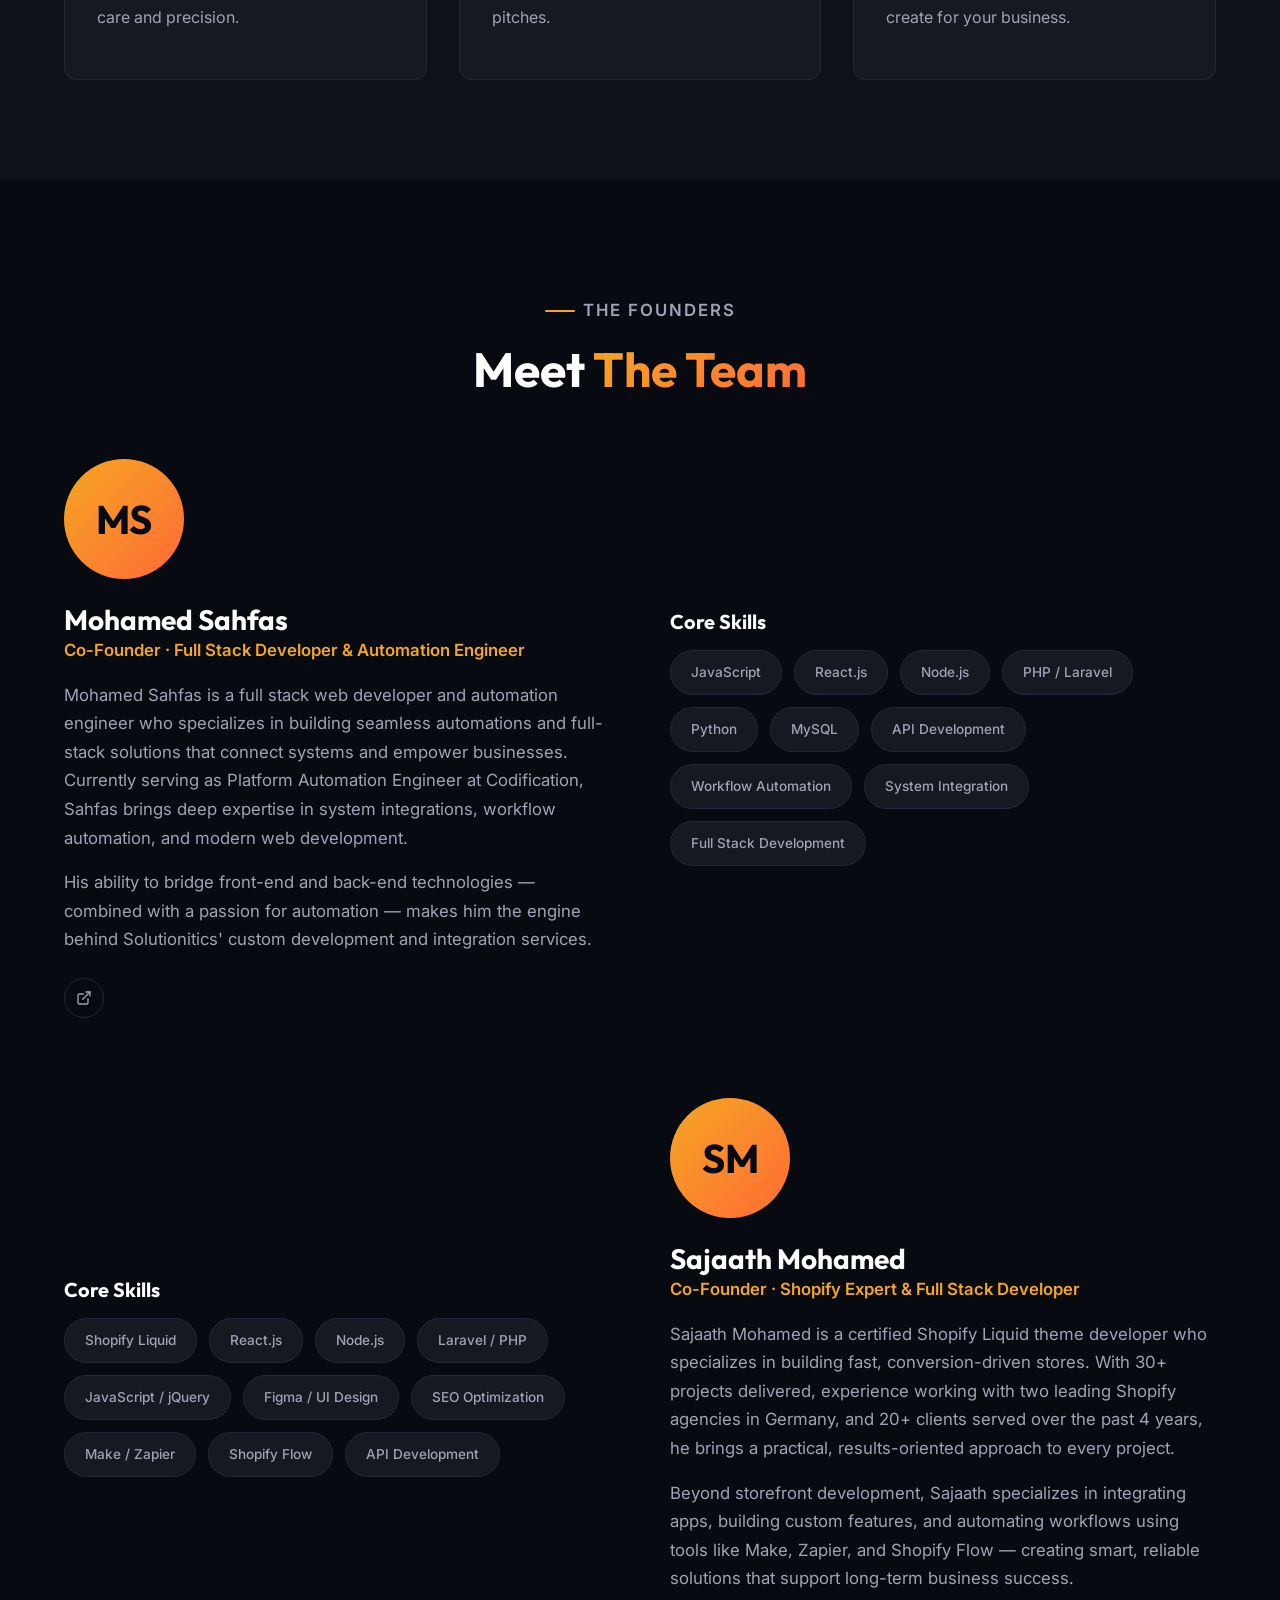
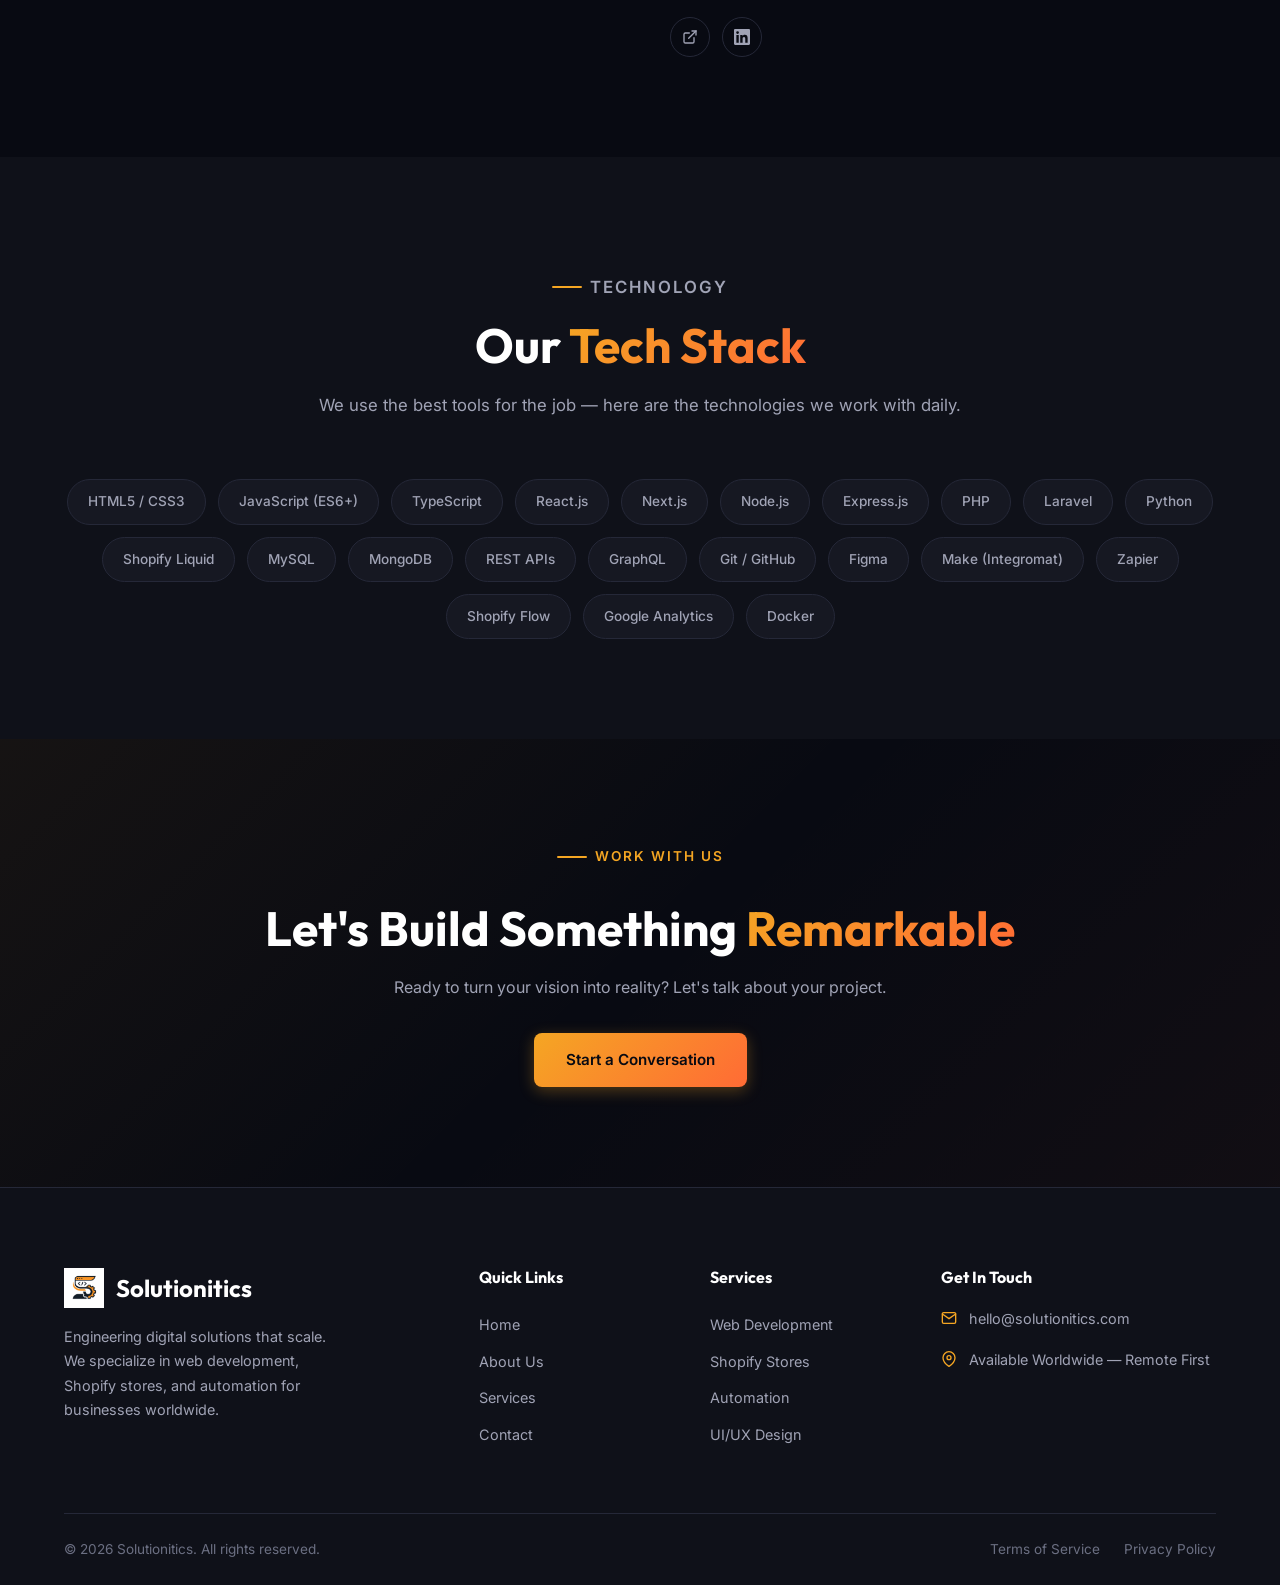
==== commit e071ef89: "logo update" ====
--- a/about.html
+++ b/about.html
@@ -17,7 +17,13 @@
   <!-- NAV -->
   <nav class="navbar" id="navbar">
     <div class="container nav-inner">
-      <a href="index.html" class="nav-logo"><span class="logo-s">S</span>olutionitics</a>
+      <a href="index.html" class="nav-logo">
+        <img src="assets/images/logo.png" alt="Solutionitics Logo" class="logo-img">
+        <div class="logo-text-wrap">
+          <span class="logo-text">Solutionitics</span>
+          <span class="logo-tagline">Engineering Digital Solutions</span>
+        </div>
+      </a>
       <div class="nav-links" id="nav-links">
         <a href="index.html">Home</a>
         <a href="about.html">About</a>
@@ -230,7 +236,10 @@
     <div class="container">
       <div class="footer-grid">
         <div class="footer-brand">
-          <a href="index.html" class="nav-logo" style="margin-bottom:4px;"><span class="logo-s">S</span>olutionitics</a>
+          <a href="index.html" class="nav-logo" style="margin-bottom:4px;">
+            <img src="assets/images/logo.png" alt="Solutionitics Logo" class="logo-img" style="height:40px;">
+            <span class="logo-text">Solutionitics</span>
+          </a>
           <p>Engineering digital solutions that scale. We specialize in web development, Shopify stores, and automation for businesses worldwide.</p>
         </div>
         <div>
--- a/css/style.css
+++ b/css/style.css
@@ -120,8 +120,11 @@
   border-bottom: 1px solid var(--border); padding: 12px 0;
 }
 .nav-inner { display: flex; align-items: center; justify-content: space-between; }
-.nav-logo { display: flex; align-items: center; gap: 10px; font-family: var(--font-heading); font-size: 1.5rem; font-weight: 700; color: var(--text-primary); }
-.nav-logo img { height: 40px; width: auto; }
+.nav-logo { display: flex; align-items: center; gap: 12px; font-family: var(--font-heading); font-size: 1.5rem; font-weight: 700; color: var(--text-primary); }
+.logo-img { height: 40px; width: auto; }
+.logo-text-wrap { display: flex; flex-direction: column; line-height: 1.2; }
+.logo-text { color: var(--text-primary); }
+.logo-tagline { font-size: 0.7rem; font-weight: 400; color: var(--accent); text-transform: uppercase; letter-spacing: 0.5px; }
 .nav-logo .logo-s { color: var(--accent); }
 .nav-links { display: flex; align-items: center; gap: 36px; }
 .nav-links a { color: var(--text-secondary); font-size: 0.95rem; font-weight: 500; position: relative; }
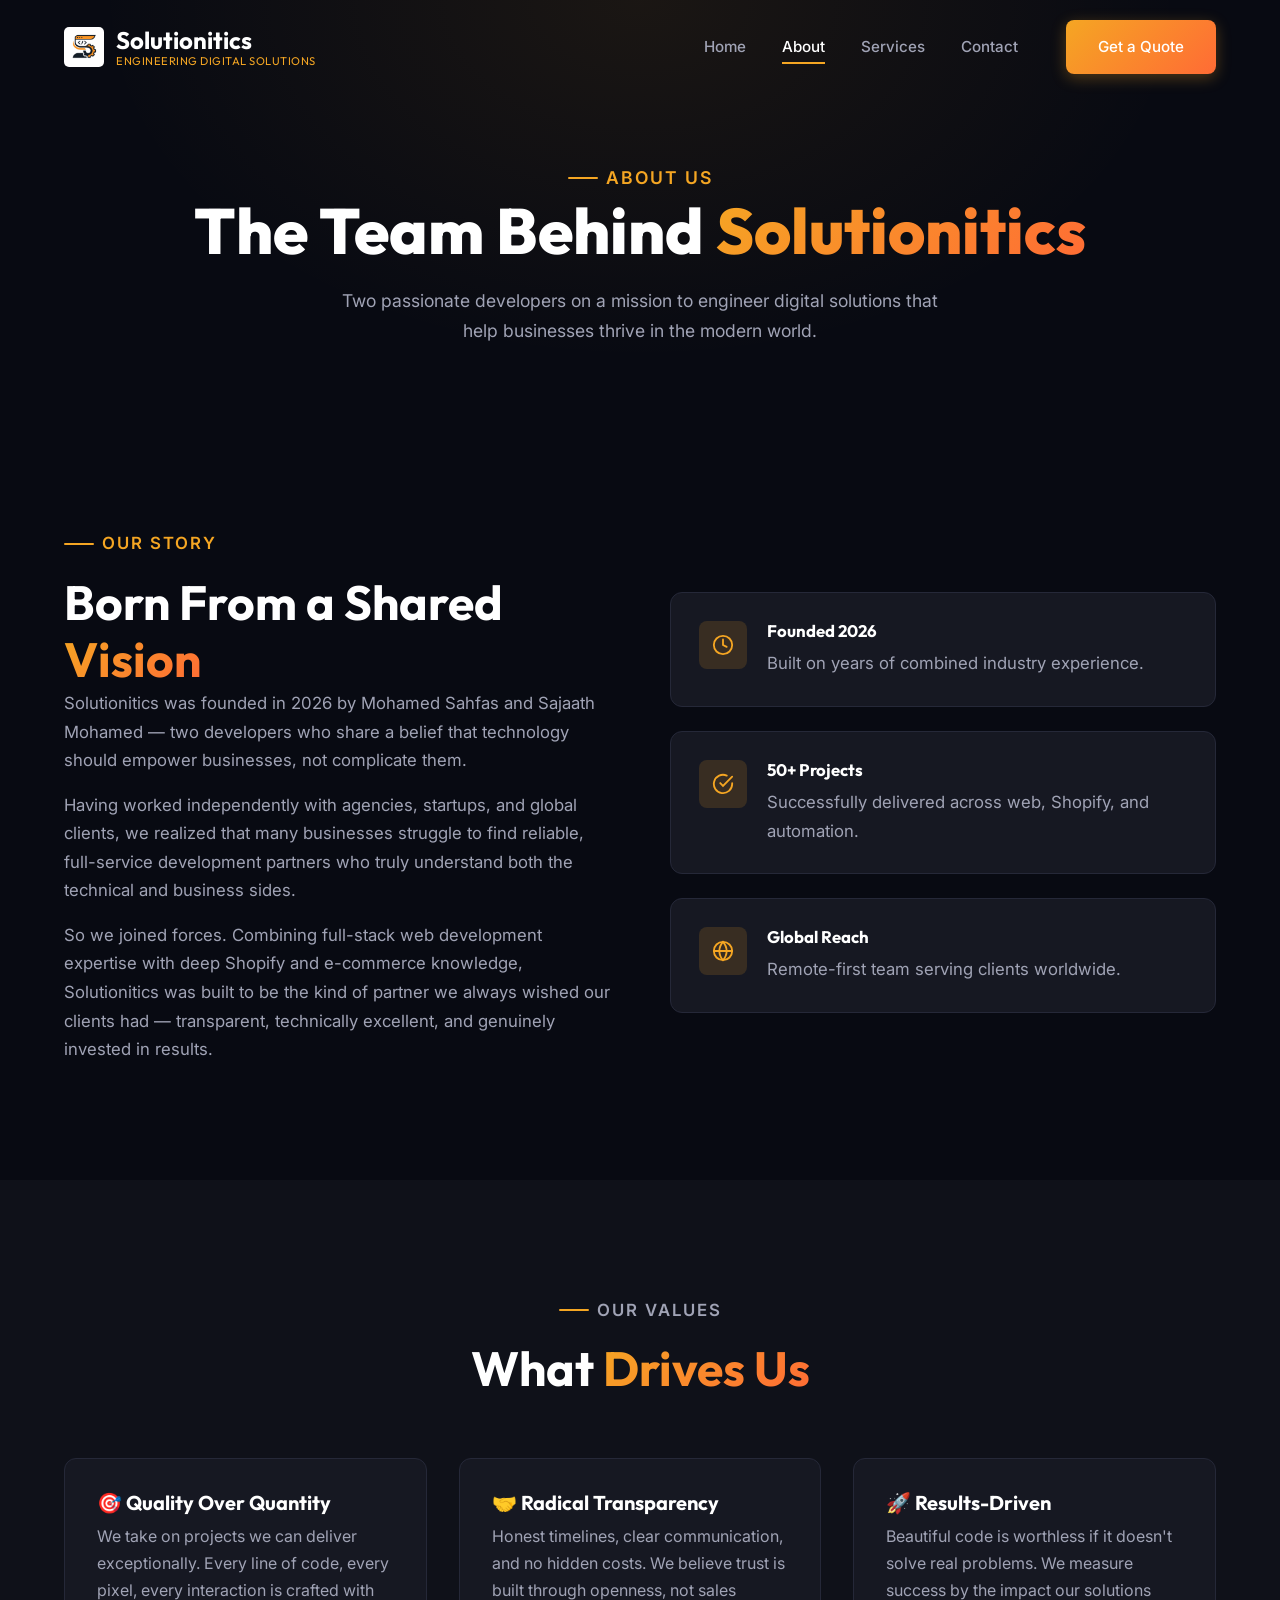
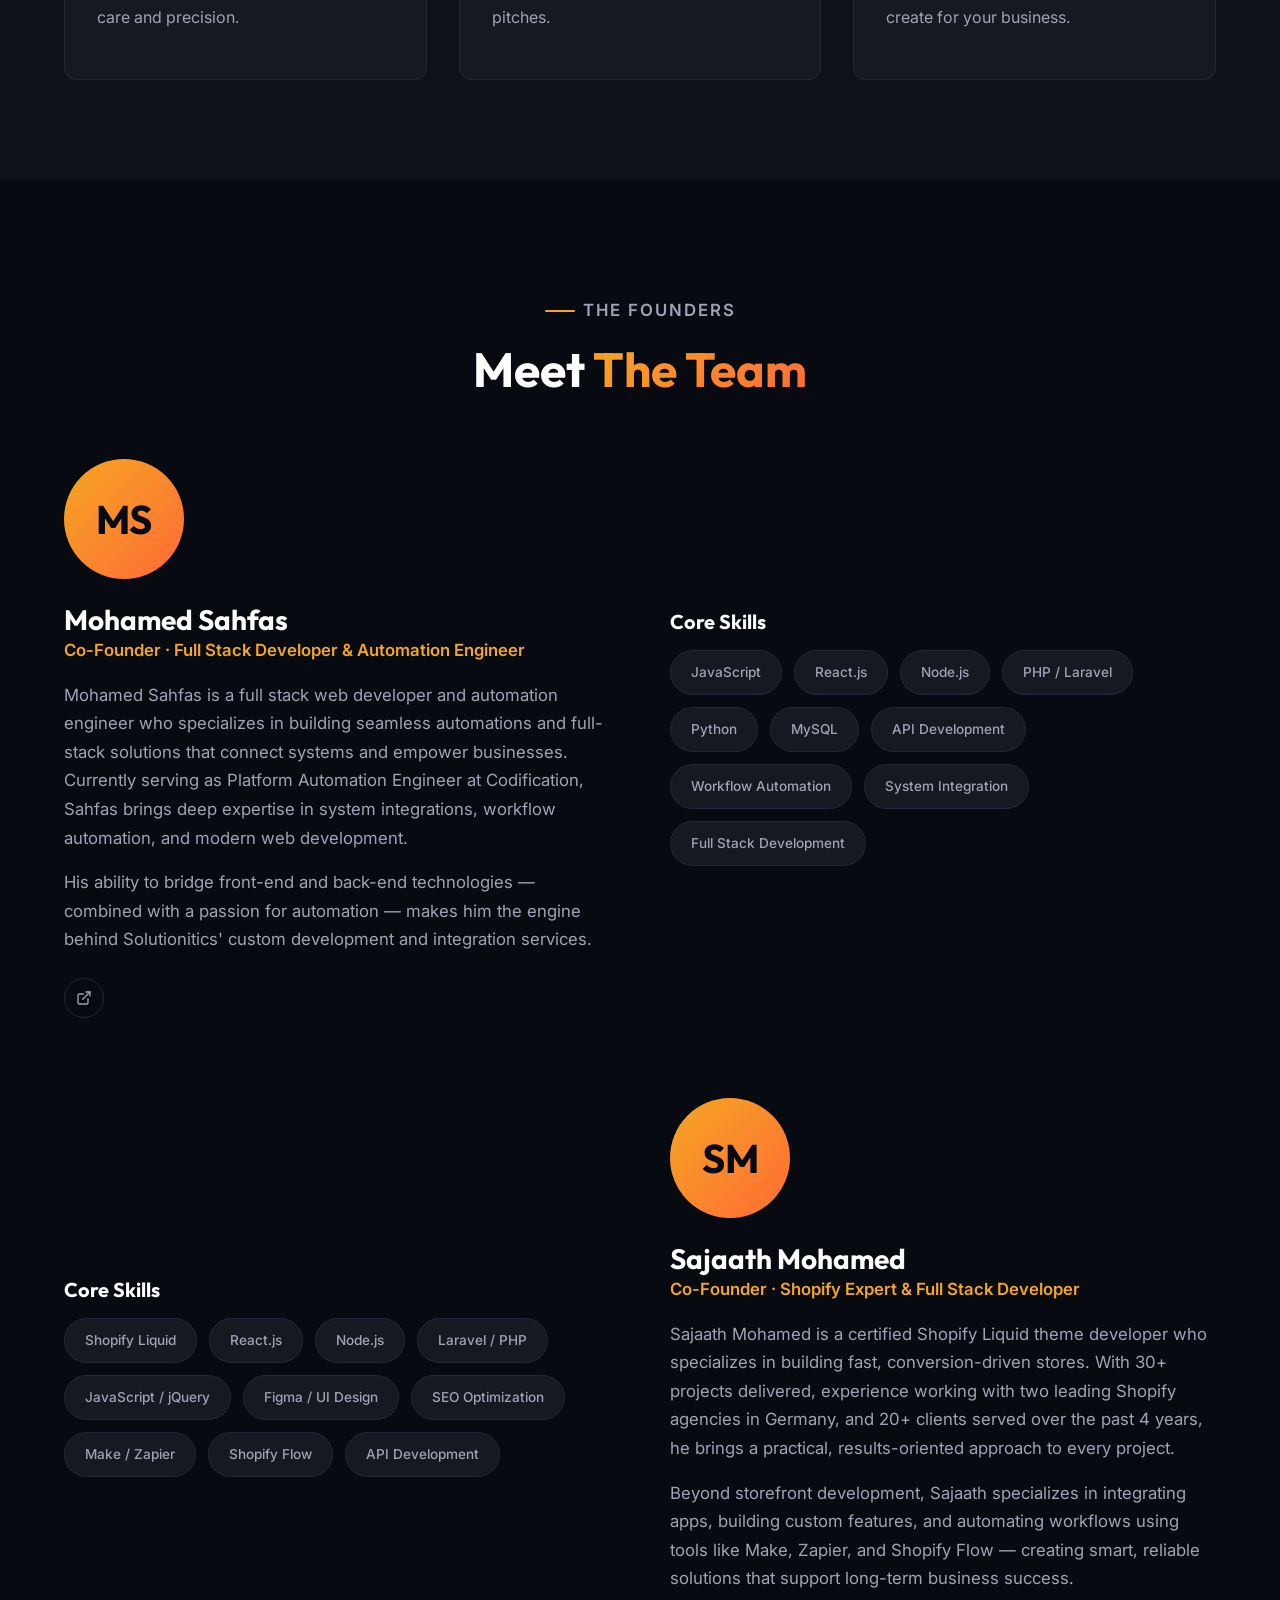
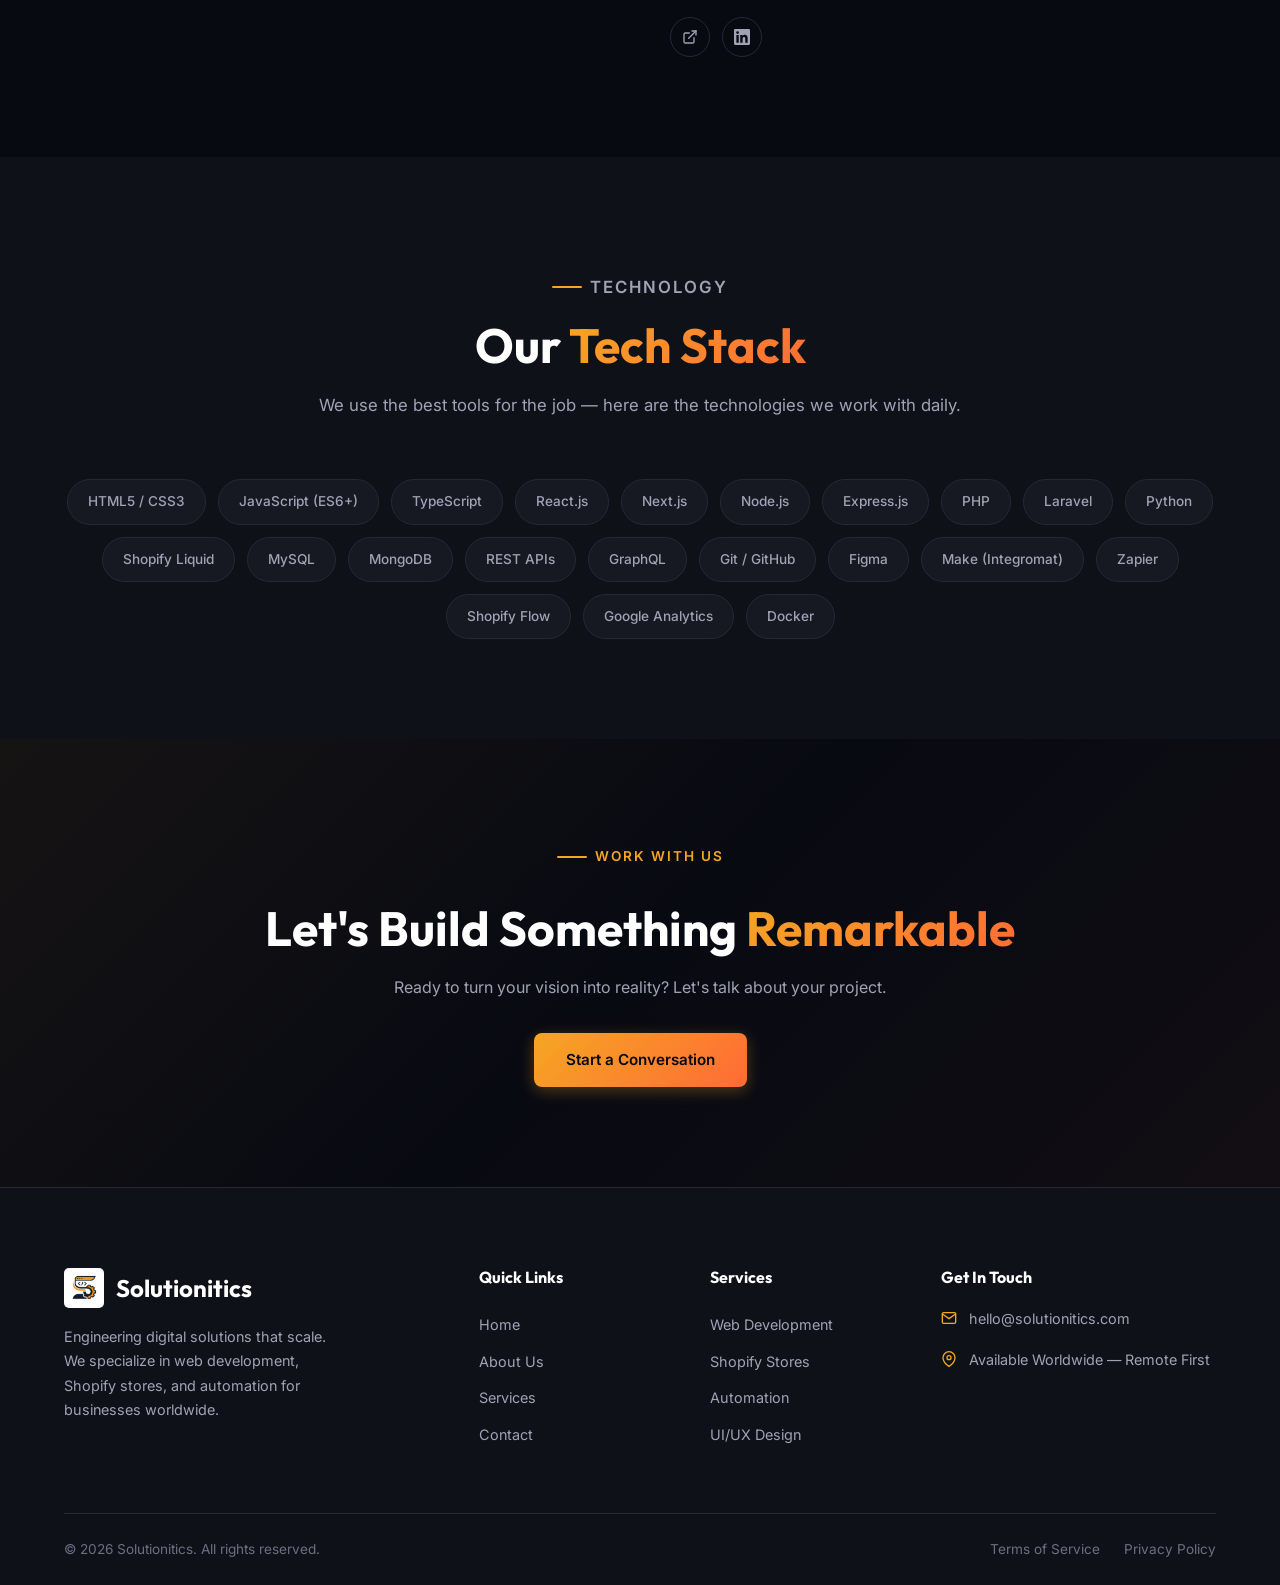
==== commit 05f385ae: "add clarity" ====
--- a/about.html
+++ b/about.html
@@ -11,6 +11,13 @@
   <meta property="og:title" content="About Solutionitics — Our Story & Team">
   <meta property="og:description" content="Meet the founders and learn about our mission to deliver premium IT solutions worldwide.">
   <link rel="stylesheet" href="css/style.css">
+  <script type="text/javascript">
+    (function(c,l,a,r,i,t,y){
+        c[a]=c[a]||function(){(c[a].q=c[a].q||[]).push(arguments)};
+        t=l.createElement(r);t.async=1;t.src="https://www.clarity.ms/tag/"+i;
+        y=l.getElementsByTagName(r)[0];y.parentNode.insertBefore(t,y);
+    })(window, document, "clarity", "script", "whay2vbx6r");
+</script>
 </head>
 <body>
 
--- a/css/style.css
+++ b/css/style.css
@@ -121,7 +121,7 @@
 }
 .nav-inner { display: flex; align-items: center; justify-content: space-between; }
 .nav-logo { display: flex; align-items: center; gap: 12px; font-family: var(--font-heading); font-size: 1.5rem; font-weight: 700; color: var(--text-primary); }
-.logo-img { height: 40px; width: auto; }
+.logo-img { height: 40px; width: auto; border-radius: 5px;}
 .logo-text-wrap { display: flex; flex-direction: column; line-height: 1.2; }
 .logo-text { color: var(--text-primary); }
 .logo-tagline { font-size: 0.7rem; font-weight: 400; color: var(--accent); text-transform: uppercase; letter-spacing: 0.5px; }
@@ -134,7 +134,7 @@
 }
 .nav-links a:hover, .nav-links a.active { color: var(--text-primary); }
 .nav-links a:hover::after, .nav-links a.active::after { width: 100%; }
-.nav-cta { margin-left: 12px; }
+.nav-cta { margin-left: 12px; color: var(--text-primary)!important;}
 .hamburger { display: none; flex-direction: column; gap: 5px; cursor: pointer; padding: 4px; z-index: 1001; }
 .hamburger span { width: 24px; height: 2px; background: var(--text-primary); transition: var(--transition); border-radius: 2px; }
 .hamburger.active span:nth-child(1) { transform: rotate(45deg) translate(5px, 5px); }
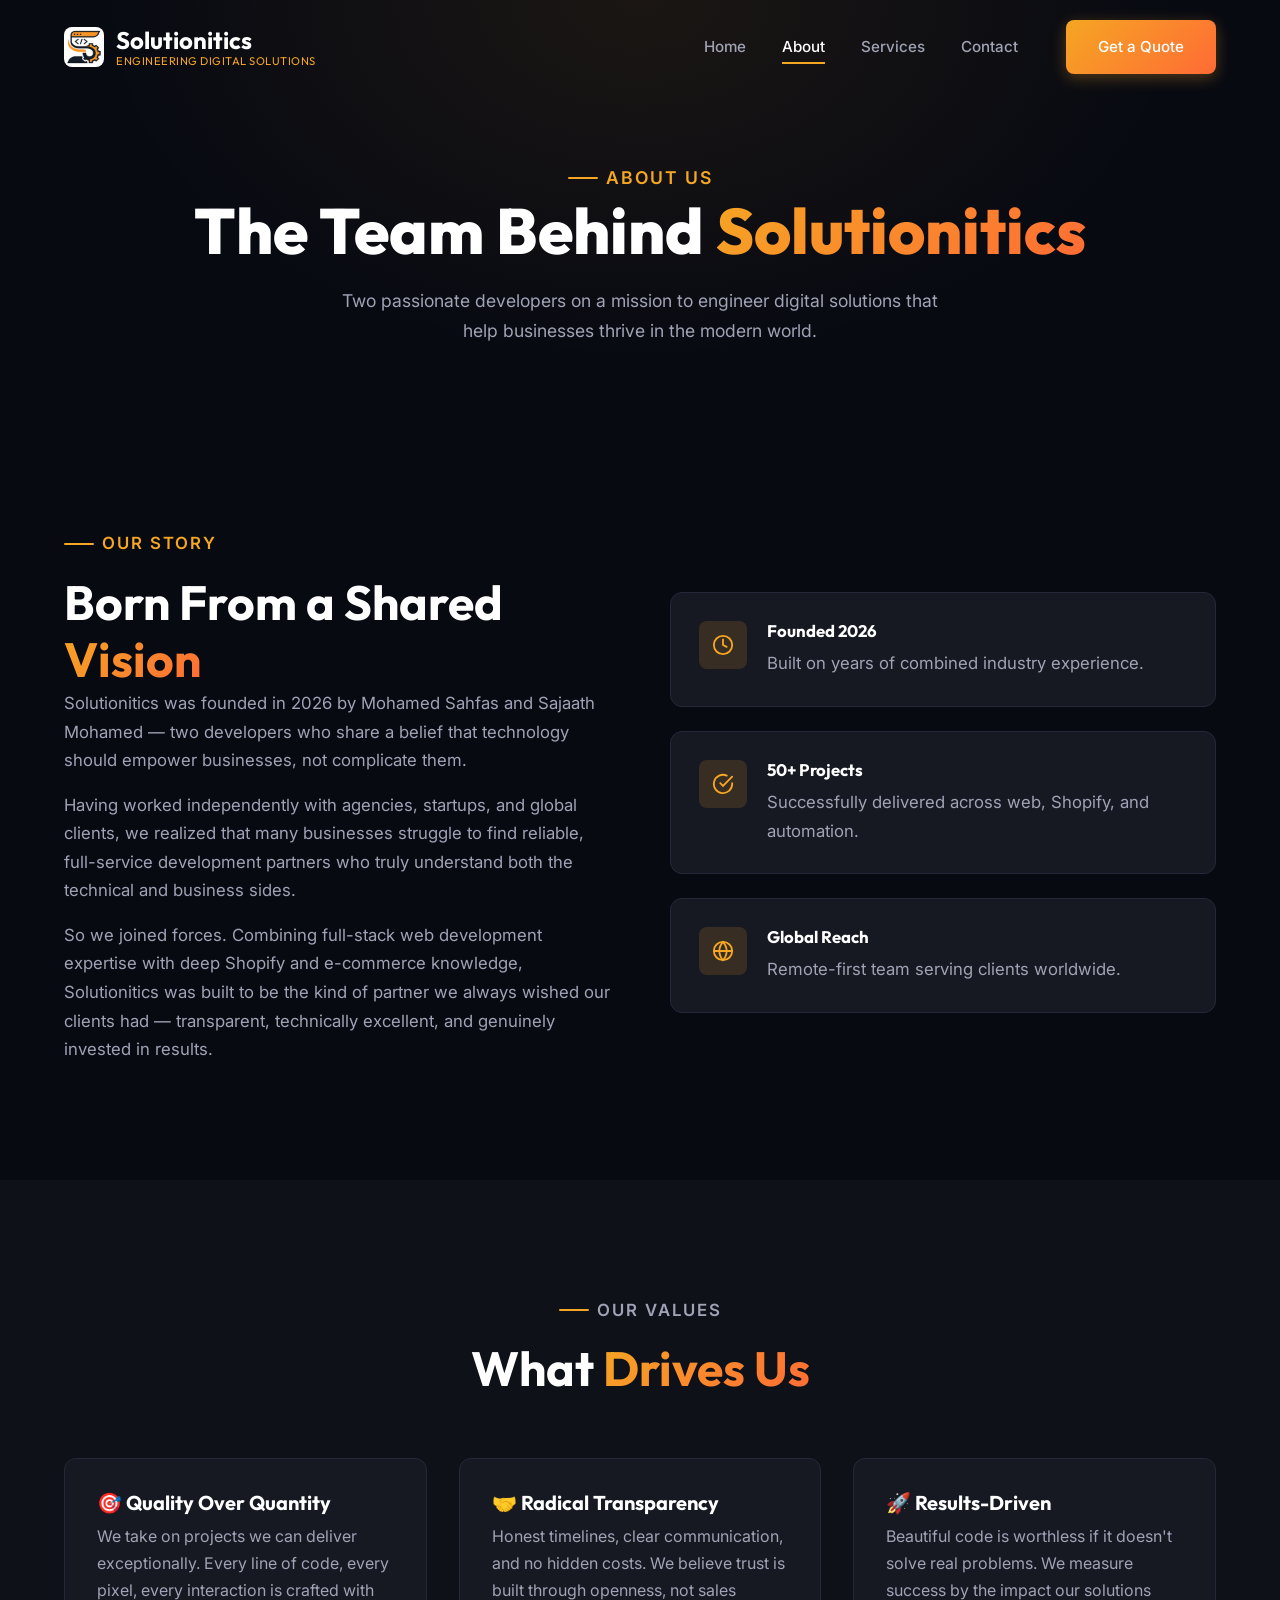
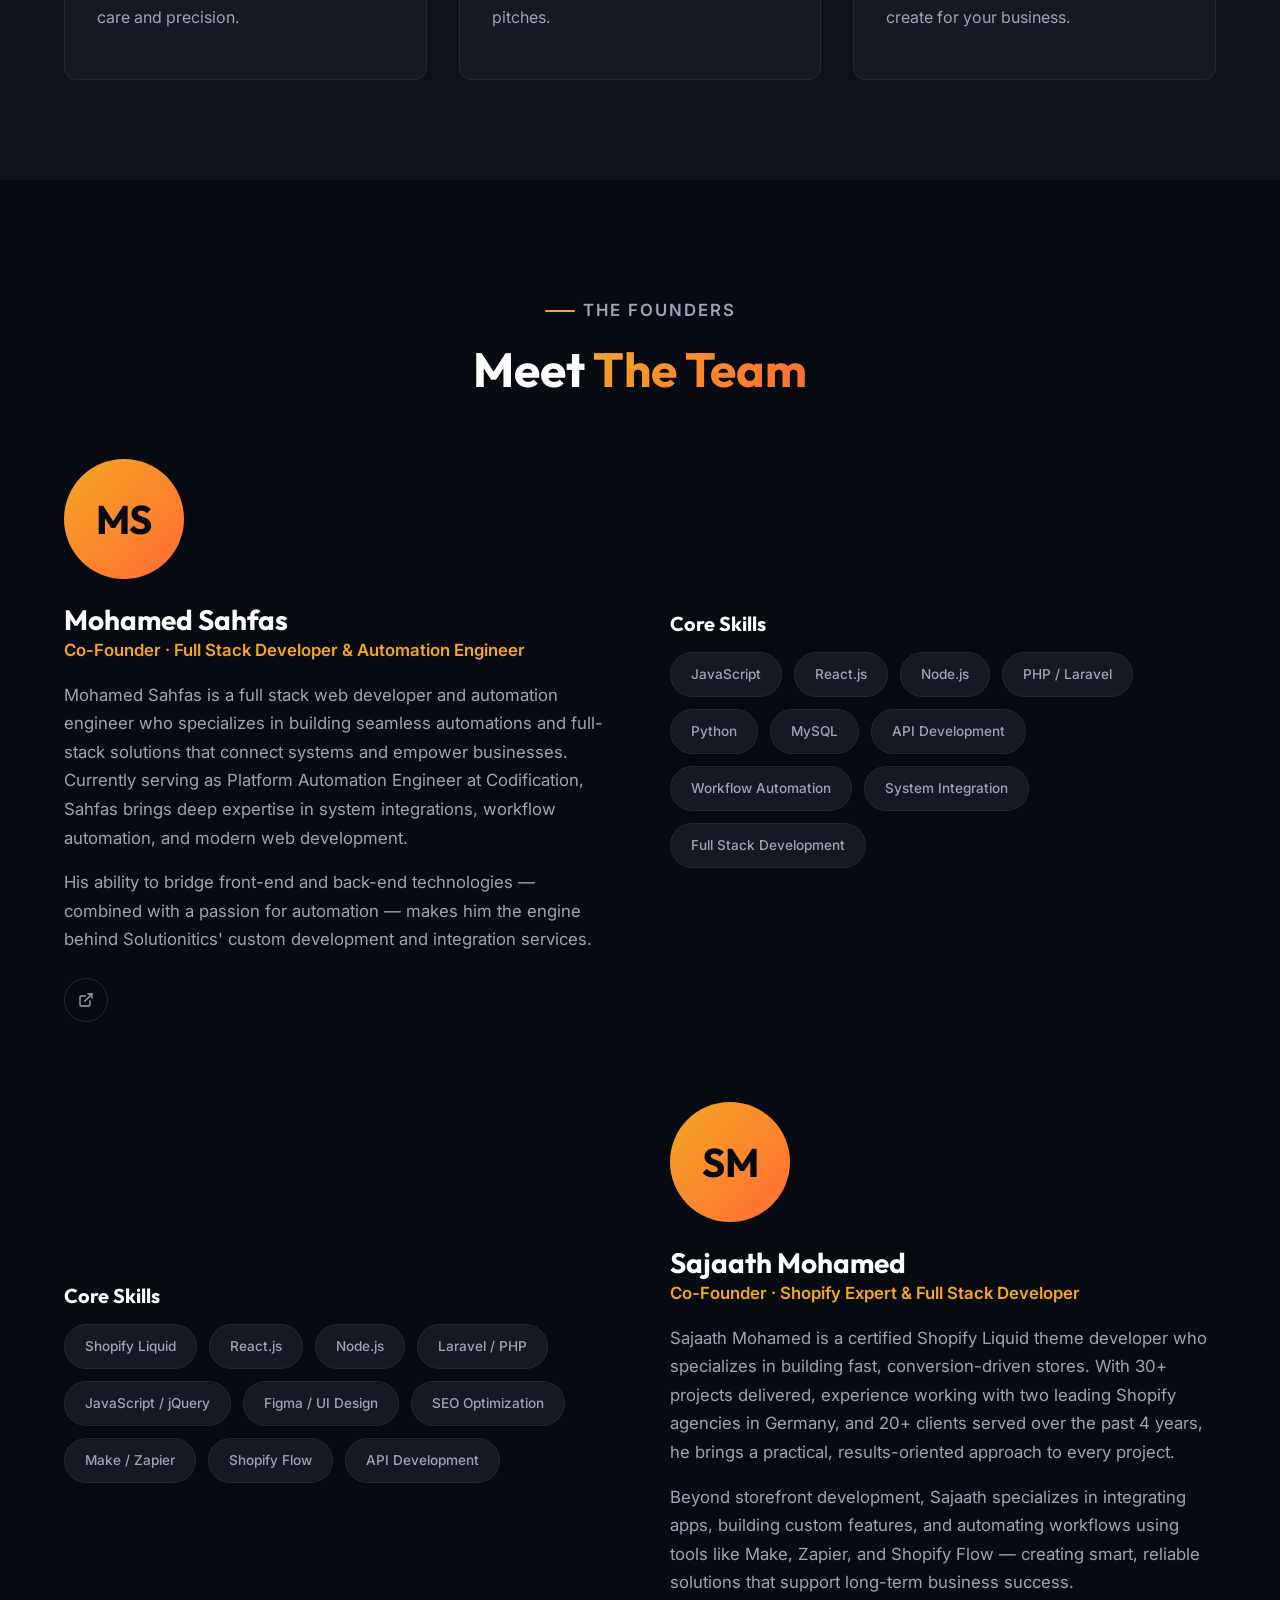
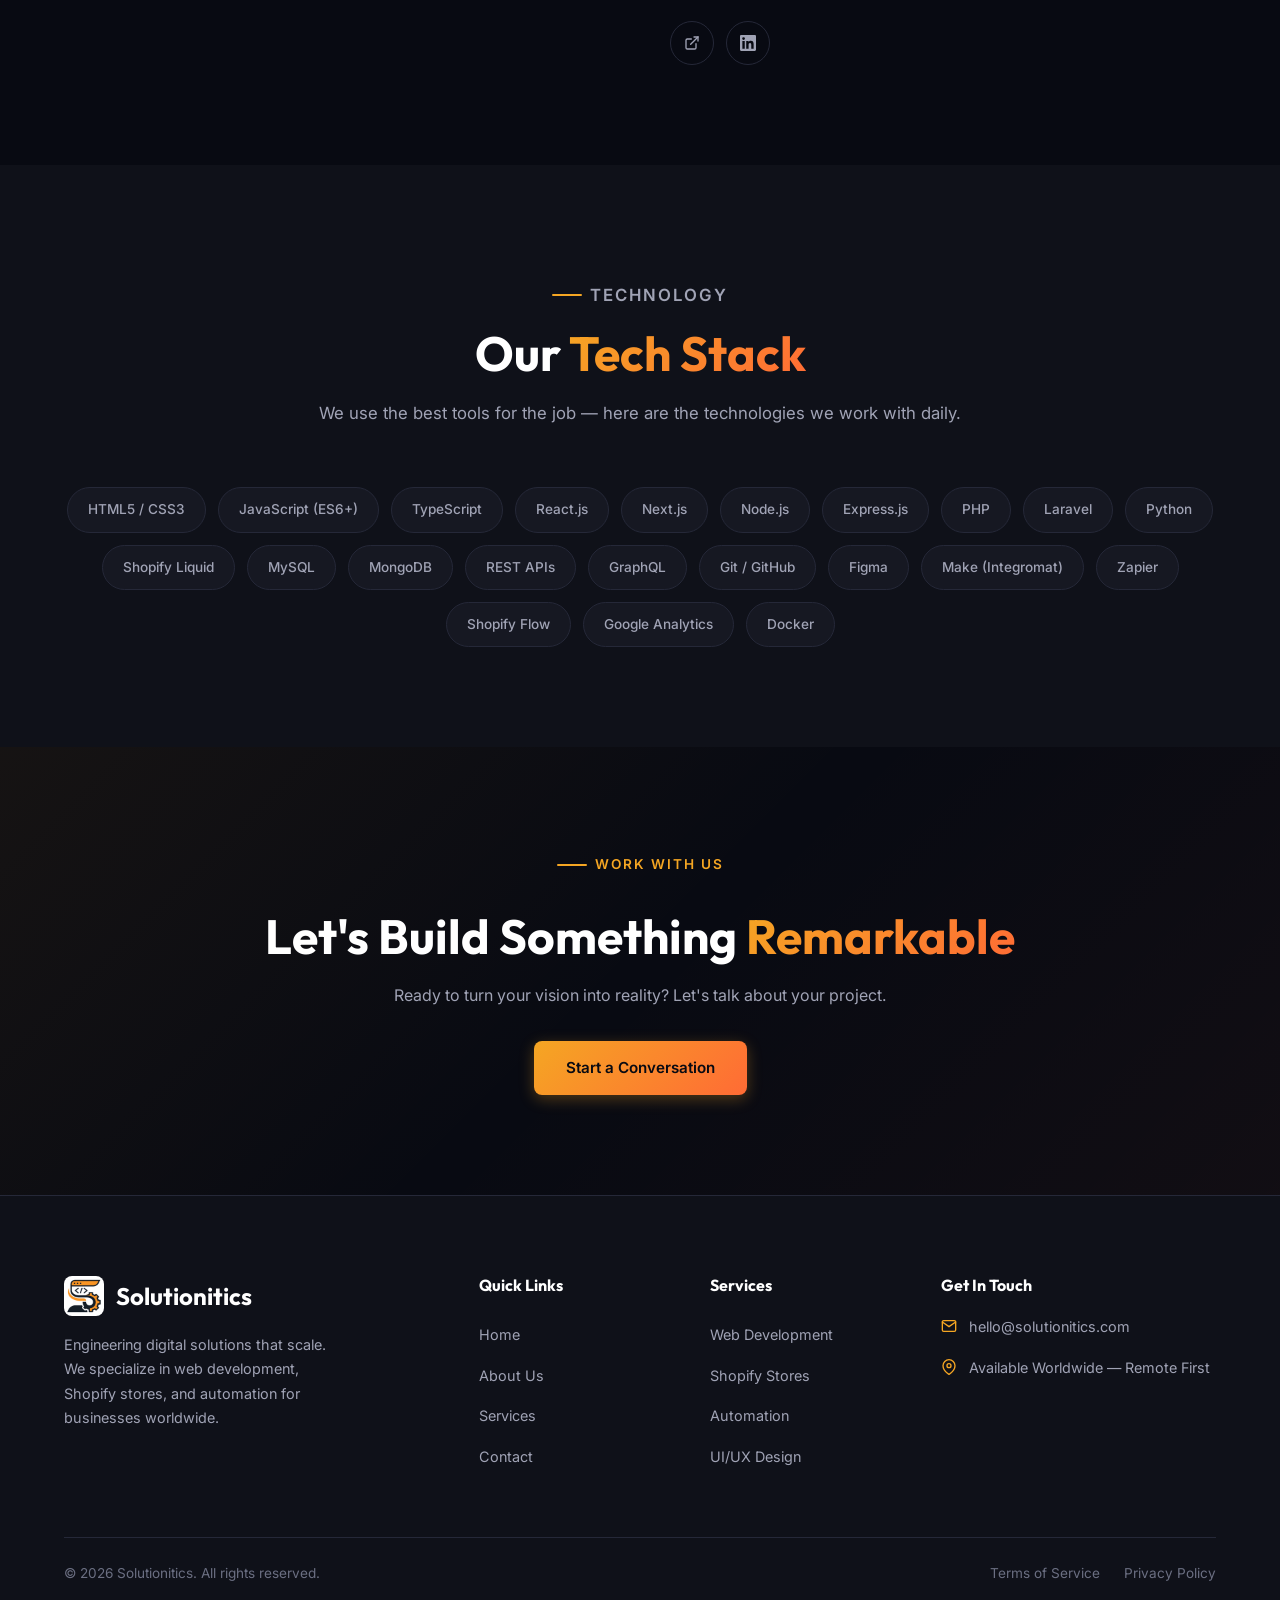
==== commit 8481e68f: "imrprove the site" ====
--- a/about.html
+++ b/about.html
@@ -3,13 +3,13 @@
 <head>
   <meta charset="UTF-8">
   <meta name="viewport" content="width=device-width, initial-scale=1.0">
+  <link rel="preconnect" href="https://fonts.googleapis.com">
+  <link rel="preconnect" href="https://fonts.gstatic.com" crossorigin>
+  <link rel="stylesheet" href="https://fonts.googleapis.com/css2?family=Inter:wght@300;400;500;600;700&amp;family=Outfit:wght@400;500;600;700;800&amp;display=swap">
   <title>About Us — Solutionitics | Our Story, Mission & Team</title>
   <meta name="description" content="Learn about Solutionitics — an IT solutions company founded by Mohamed Sahfas and Sajaath Mohamed, delivering expert web development, Shopify stores, and automation.">
   <meta name="robots" content="index, follow">
   <link rel="canonical" href="https://solutionitics.com/about.html">
-  <meta property="og:type" content="website">
-  <meta property="og:title" content="About Solutionitics — Our Story & Team">
-  <meta property="og:description" content="Meet the founders and learn about our mission to deliver premium IT solutions worldwide.">
   <link rel="stylesheet" href="css/style.css">
   <script type="text/javascript">
     (function(c,l,a,r,i,t,y){
@@ -18,29 +18,112 @@
         y=l.getElementsByTagName(r)[0];y.parentNode.insertBefore(t,y);
     })(window, document, "clarity", "script", "whay2vbx6r");
 </script>
+  <!-- Icons & PWA -->
+  <link rel="icon" href="favicon.ico" sizes="any">
+  <link rel="icon" type="image/png" sizes="32x32" href="assets/images/favicon-32.png">
+  <link rel="icon" type="image/png" sizes="16x16" href="assets/images/favicon-16.png">
+  <link rel="apple-touch-icon" href="assets/images/apple-touch-icon.png">
+  <link rel="manifest" href="site.webmanifest">
+  <meta name="theme-color" content="#080A12">
+  <meta name="color-scheme" content="dark">
+  <!-- Open Graph -->
+  <meta property="og:type" content="website">
+  <meta property="og:site_name" content="Solutionitics">
+  <meta property="og:locale" content="en_US">
+  <meta property="og:title" content="About Solutionitics — Our Story & Team">
+  <meta property="og:description" content="Meet the founders and learn about our mission to deliver premium IT solutions worldwide.">
+  <meta property="og:url" content="https://solutionitics.com/about.html">
+  <meta property="og:image" content="https://solutionitics.com/assets/images/og-image.jpg">
+  <meta property="og:image:width" content="1200">
+  <meta property="og:image:height" content="630">
+  <meta property="og:image:alt" content="Solutionitics — Engineering Digital Solutions">
+  <!-- Twitter Card -->
+  <meta name="twitter:card" content="summary_large_image">
+  <meta name="twitter:title" content="About Solutionitics — Our Story & Team">
+  <meta name="twitter:description" content="Meet the founders and learn about our mission to deliver premium IT solutions worldwide.">
+  <meta name="twitter:image" content="https://solutionitics.com/assets/images/og-image.jpg">
+  <!-- If JS fails, never leave the page blank -->
+  <noscript><style>.reveal{opacity:1!important;transform:none!important}</style></noscript>
+  <script type="application/ld+json">
+  {
+    "@context": "https://schema.org",
+    "@graph": [
+    {
+      "@type": "Organization",
+      "@id": "https://solutionitics.com/#organization",
+      "name": "Solutionitics",
+      "url": "https://solutionitics.com",
+      "logo": "https://solutionitics.com/assets/images/icon-512.png",
+      "image": "https://solutionitics.com/assets/images/og-image.jpg",
+      "description": "IT solutions company specializing in web development, Shopify stores, and automation.",
+      "foundingDate": "2026",
+      "areaServed": "Worldwide",
+      "founder": [
+        {
+          "@type": "Person",
+          "name": "Mohamed Sahfas",
+          "jobTitle": "Co-Founder & Full Stack Developer",
+          "sameAs": ["https://sahfas.github.io/", "https://github.com/sahfas"]
+        },
+        {
+          "@type": "Person",
+          "name": "Sajaath Mohamed",
+          "jobTitle": "Co-Founder & Shopify Expert",
+          "sameAs": [
+            "https://sajaath-mohamed.online/",
+            "https://github.com/mohamedsajaath",
+            "https://www.linkedin.com/in/sajaathmohamed"
+          ]
+        }
+      ],
+      "contactPoint": {
+        "@type": "ContactPoint",
+        "email": "hello@solutionitics.com",
+        "contactType": "customer service",
+        "availableLanguage": ["English"]
+      }
+    }
+    ]
+  }
+  </script>
 </head>
 <body>
 
-  <!-- NAV -->
+  <a href="#main" class="skip-link">Skip to main content</a>
+
+
+  <!-- ===== NAVIGATION ===== -->
   <nav class="navbar" id="navbar">
+    <div class="nav-backdrop" id="nav-backdrop" aria-hidden="true"></div>
     <div class="container nav-inner">
-      <a href="index.html" class="nav-logo">
-        <img src="assets/images/logo.png" alt="Solutionitics Logo" class="logo-img">
-        <div class="logo-text-wrap">
+      <a href="index.html" class="nav-logo" aria-label="Solutionitics — home">
+        <img src="assets/images/logo.png" alt="" width="40" height="40" class="logo-img">
+        <span class="logo-text-wrap">
           <span class="logo-text">Solutionitics</span>
           <span class="logo-tagline">Engineering Digital Solutions</span>
-        </div>
+        </span>
       </a>
+
+      <button type="button" class="hamburger" id="hamburger"
+              aria-label="Open menu" aria-expanded="false" aria-controls="nav-links">
+        <span></span><span></span><span></span>
+      </button>
+
       <div class="nav-links" id="nav-links">
         <a href="index.html">Home</a>
-        <a href="about.html">About</a>
+        <a href="about.html" class="active" aria-current="page">About</a>
         <a href="services.html">Services</a>
         <a href="contact.html">Contact</a>
         <a href="contact.html" class="btn btn-primary nav-cta">Get a Quote</a>
-      </div>
-      <div class="hamburger" id="hamburger" aria-label="Toggle menu"><span></span><span></span><span></span></div>
+        <div class="nav-menu-footer">
+          <span>Get in touch</span>
+          <a href="mailto:hello@solutionitics.com"><svg width="16" height="16" viewBox="0 0 24 24" fill="none" stroke="currentColor" stroke-width="2" stroke-linecap="round" aria-hidden="true"><path d="M4 4h16c1.1 0 2 .9 2 2v12c0 1.1-.9 2-2 2H4c-1.1 0-2-.9-2-2V6c0-1.1.9-2 2-2z"/><polyline points="22,6 12,13 2,6"/></svg> hello@solutionitics.com</a>
+        </div>
+      </div>
     </div>
   </nav>
+
+  <main id="main">
 
   <!-- PAGE HERO -->
   <section class="page-hero">
@@ -238,40 +321,55 @@
     </div>
   </section>
 
-  <!-- FOOTER -->
+  </main>
+
+  <!-- ===== FOOTER ===== -->
   <footer class="footer">
     <div class="container">
       <div class="footer-grid">
         <div class="footer-brand">
-          <a href="index.html" class="nav-logo" style="margin-bottom:4px;">
-            <img src="assets/images/logo.png" alt="Solutionitics Logo" class="logo-img" style="height:40px;">
+          <a href="index.html" class="nav-logo" aria-label="Solutionitics — home">
+            <img src="assets/images/logo.png" alt="" width="40" height="40" class="logo-img">
             <span class="logo-text">Solutionitics</span>
           </a>
           <p>Engineering digital solutions that scale. We specialize in web development, Shopify stores, and automation for businesses worldwide.</p>
         </div>
         <div>
           <h4>Quick Links</h4>
-          <div class="footer-links"><a href="index.html">Home</a><a href="about.html">About Us</a><a href="services.html">Services</a><a href="contact.html">Contact</a></div>
+          <div class="footer-links">
+            <a href="index.html">Home</a>
+            <a href="about.html">About Us</a>
+            <a href="services.html">Services</a>
+            <a href="contact.html">Contact</a>
+          </div>
         </div>
         <div>
           <h4>Services</h4>
-          <div class="footer-links"><a href="services.html">Web Development</a><a href="services.html">Shopify Stores</a><a href="services.html">Automation</a><a href="services.html">UI/UX Design</a></div>
+          <div class="footer-links">
+            <a href="services.html">Web Development</a>
+            <a href="services.html">Shopify Stores</a>
+            <a href="services.html">Automation</a>
+            <a href="services.html">UI/UX Design</a>
+          </div>
         </div>
         <div>
           <h4>Get In Touch</h4>
           <div class="footer-contact-item">
-            <svg width="16" height="16" viewBox="0 0 24 24" fill="none" stroke="currentColor" stroke-width="2" stroke-linecap="round"><path d="M4 4h16c1.1 0 2 .9 2 2v12c0 1.1-.9 2-2 2H4c-1.1 0-2-.9-2-2V6c0-1.1.9-2 2-2z"/><polyline points="22,6 12,13 2,6"/></svg>
-            <span>hello@solutionitics.com</span>
+            <svg width="16" height="16" viewBox="0 0 24 24" fill="none" stroke="currentColor" stroke-width="2" stroke-linecap="round" aria-hidden="true"><path d="M4 4h16c1.1 0 2 .9 2 2v12c0 1.1-.9 2-2 2H4c-1.1 0-2-.9-2-2V6c0-1.1.9-2 2-2z"/><polyline points="22,6 12,13 2,6"/></svg>
+            <a href="mailto:hello@solutionitics.com">hello@solutionitics.com</a>
           </div>
           <div class="footer-contact-item">
-            <svg width="16" height="16" viewBox="0 0 24 24" fill="none" stroke="currentColor" stroke-width="2" stroke-linecap="round"><path d="M21 10c0 7-9 13-9 13s-9-6-9-13a9 9 0 0118 0z"/><circle cx="12" cy="10" r="3"/></svg>
+            <svg width="16" height="16" viewBox="0 0 24 24" fill="none" stroke="currentColor" stroke-width="2" stroke-linecap="round" aria-hidden="true"><path d="M21 10c0 7-9 13-9 13s-9-6-9-13a9 9 0 0118 0z"/><circle cx="12" cy="10" r="3"/></svg>
             <span>Available Worldwide — Remote First</span>
           </div>
         </div>
       </div>
       <div class="footer-bottom">
-        <span>© 2026 Solutionitics. All rights reserved.</span>
-        <div class="footer-legal"><a href="terms.html">Terms of Service</a><a href="privacy.html">Privacy Policy</a></div>
+        <span>&copy; <span data-current-year>2026</span> Solutionitics. All rights reserved.</span>
+        <div class="footer-legal">
+          <a href="terms.html">Terms of Service</a>
+          <a href="privacy.html">Privacy Policy</a>
+        </div>
       </div>
     </div>
   </footer>
--- a/css/style.css
+++ b/css/style.css
@@ -1,9 +1,12 @@
 /* ============================================
    SOLUTIONITICS — Design System
    Dark theme with orange (#F5A623) accents
+
+   Fonts are loaded via <link rel="preconnect"/"stylesheet"> in each
+   page's <head>, not @import — an @import here forces the browser to
+   fetch this file, parse it, and only then discover the fonts,
+   serialising two round trips before any text can paint.
    ============================================ */
-
-@import url('https://fonts.googleapis.com/css2?family=Inter:wght@300;400;500;600;700&family=Outfit:wght@400;500;600;700;800&display=swap');
 
 /* --- 1. CSS Variables --- */
 :root {
@@ -31,14 +34,20 @@
   --shadow-card: 0 4px 24px rgba(0,0,0,0.3);
   --shadow-glow: 0 0 30px rgba(245,166,35,0.15);
   --transition: 0.3s cubic-bezier(0.4, 0, 0.2, 1);
-  --font-heading: 'Outfit', sans-serif;
-  --font-body: 'Inter', sans-serif;
+  --font-heading: 'Outfit', system-ui, -apple-system, 'Segoe UI', sans-serif;
+  --font-body: 'Inter', system-ui, -apple-system, 'Segoe UI', sans-serif;
   --nav-height: 80px;
+  --tap-target: 48px;
 }
 
 /* --- 2. Reset & Base --- */
 *, *::before, *::after { box-sizing: border-box; margin: 0; padding: 0; }
-html { scroll-behavior: smooth; font-size: 16px; }
+html {
+  font-size: 16px;
+  /* keep anchored sections clear of the fixed navbar */
+  scroll-padding-top: calc(var(--nav-height) + 16px);
+  -webkit-text-size-adjust: 100%;
+}
 body {
   font-family: var(--font-body);
   background: var(--bg-primary);
@@ -46,18 +55,42 @@
   line-height: 1.7;
   overflow-x: hidden;
   -webkit-font-smoothing: antialiased;
+  -webkit-tap-highlight-color: transparent;
 }
 img { max-width: 100%; height: auto; display: block; }
 a { color: var(--accent); text-decoration: none; transition: var(--transition); }
 a:hover { color: var(--accent-light); }
 ul, ol { list-style: none; }
-button { cursor: pointer; font-family: var(--font-body); border: none; }
+button { cursor: pointer; font-family: var(--font-body); border: none; background: none; color: inherit; }
 ::selection { background: var(--accent); color: var(--bg-primary); }
+
+/* Visible keyboard focus — the site had none before. */
+:focus-visible {
+  outline: 2px solid var(--accent);
+  outline-offset: 3px;
+  border-radius: 4px;
+}
+:focus:not(:focus-visible) { outline: none; }
+
+/* Skip link for keyboard and screen-reader users */
+.skip-link {
+  position: absolute; left: 12px; top: -100px; z-index: 1200;
+  background: var(--accent); color: var(--bg-primary);
+  padding: 12px 20px; border-radius: var(--radius-sm);
+  font-weight: 600; transition: top var(--transition);
+}
+.skip-link:focus { top: 12px; color: var(--bg-primary); }
+
+.visually-hidden {
+  position: absolute !important; width: 1px; height: 1px;
+  padding: 0; margin: -1px; overflow: hidden;
+  clip: rect(0 0 0 0); white-space: nowrap; border: 0;
+}
 
 /* --- 3. Typography --- */
 h1, h2, h3, h4, h5, h6 { font-family: var(--font-heading); color: var(--text-primary); line-height: 1.2; font-weight: 700; }
-h1 { font-size: clamp(2.5rem, 5vw, 4rem); font-weight: 800; }
-h2 { font-size: clamp(2rem, 4vw, 3rem); }
+h1 { font-size: clamp(2.15rem, 5vw, 4rem); font-weight: 800; }
+h2 { font-size: clamp(1.75rem, 4vw, 3rem); }
 h3 { font-size: clamp(1.25rem, 2.5vw, 1.75rem); }
 h4 { font-size: 1.25rem; }
 p { margin-bottom: 1rem; }
@@ -74,6 +107,7 @@
 }
 .section-label::before {
   content: ''; width: 30px; height: 2px; background: var(--accent); border-radius: 2px;
+  flex-shrink: 0;
 }
 
 /* --- 4. Layout --- */
@@ -88,10 +122,11 @@
 
 /* --- 5. Buttons --- */
 .btn {
-  display: inline-flex; align-items: center; gap: 8px;
+  display: inline-flex; align-items: center; justify-content: center; gap: 8px;
   padding: 14px 32px; border-radius: var(--radius-sm);
-  font-weight: 600; font-size: 0.95rem;
+  font-weight: 600; font-size: 0.95rem; min-height: var(--tap-target);
   transition: var(--transition); position: relative; overflow: hidden;
+  text-align: center;
 }
 .btn-primary {
   background: var(--gradient-accent); color: var(--bg-primary);
@@ -101,6 +136,8 @@
   transform: translateY(-2px); color: var(--bg-primary);
   box-shadow: 0 8px 25px rgba(245,166,35,0.4);
 }
+.btn-primary:active { transform: translateY(0); }
+.btn-primary[disabled] { opacity: 0.65; cursor: not-allowed; transform: none; }
 .btn-secondary {
   background: transparent; color: var(--text-primary);
   border: 1px solid var(--border-light);
@@ -109,23 +146,30 @@
   border-color: var(--accent); color: var(--accent);
   background: var(--accent-glow); transform: translateY(-2px);
 }
+.btn-secondary:active { transform: translateY(0); }
 
 /* --- 6. Navigation --- */
 .navbar {
   position: fixed; top: 0; left: 0; width: 100%; z-index: 1000;
   padding: 20px 0; transition: var(--transition);
+  padding-top: max(20px, env(safe-area-inset-top));
 }
 .navbar.scrolled {
   background: rgba(8, 10, 18, 0.9); backdrop-filter: blur(20px);
+  -webkit-backdrop-filter: blur(20px);
   border-bottom: 1px solid var(--border); padding: 12px 0;
 }
-.nav-inner { display: flex; align-items: center; justify-content: space-between; }
-.nav-logo { display: flex; align-items: center; gap: 12px; font-family: var(--font-heading); font-size: 1.5rem; font-weight: 700; color: var(--text-primary); }
-.logo-img { height: 40px; width: auto; border-radius: 5px;}
+.nav-inner { display: flex; align-items: center; justify-content: space-between; gap: 16px; }
+.nav-logo {
+  display: flex; align-items: center; gap: 12px;
+  font-family: var(--font-heading); font-size: 1.5rem; font-weight: 700;
+  color: var(--text-primary); flex-shrink: 0;
+}
+.nav-logo:hover { color: var(--text-primary); }
+.logo-img { height: 40px; width: 40px; border-radius: 8px; flex-shrink: 0; }
 .logo-text-wrap { display: flex; flex-direction: column; line-height: 1.2; }
 .logo-text { color: var(--text-primary); }
 .logo-tagline { font-size: 0.7rem; font-weight: 400; color: var(--accent); text-transform: uppercase; letter-spacing: 0.5px; }
-.nav-logo .logo-s { color: var(--accent); }
 .nav-links { display: flex; align-items: center; gap: 36px; }
 .nav-links a { color: var(--text-secondary); font-size: 0.95rem; font-weight: 500; position: relative; }
 .nav-links a::after {
@@ -134,16 +178,40 @@
 }
 .nav-links a:hover, .nav-links a.active { color: var(--text-primary); }
 .nav-links a:hover::after, .nav-links a.active::after { width: 100%; }
-.nav-cta { margin-left: 12px; color: var(--text-primary)!important;}
-.hamburger { display: none; flex-direction: column; gap: 5px; cursor: pointer; padding: 4px; z-index: 1001; }
-.hamburger span { width: 24px; height: 2px; background: var(--text-primary); transition: var(--transition); border-radius: 2px; }
+/* the CTA is a button, never an underlined section link */
+.nav-cta { margin-left: 12px; color: var(--text-primary) !important; }
+.nav-cta::after, .nav-cta:hover::after { display: none; content: none; }
+
+.nav-menu-footer { display: none; }
+
+.hamburger {
+  display: none; flex-direction: column; gap: 5px; align-items: center; justify-content: center;
+  width: var(--tap-target); height: var(--tap-target);
+  margin-right: -8px; padding: 0;
+  cursor: pointer; z-index: 1001; border-radius: var(--radius-sm);
+}
+.hamburger span {
+  width: 24px; height: 2px; background: var(--text-primary);
+  transition: var(--transition); border-radius: 2px; display: block;
+}
 .hamburger.active span:nth-child(1) { transform: rotate(45deg) translate(5px, 5px); }
 .hamburger.active span:nth-child(2) { opacity: 0; }
 .hamburger.active span:nth-child(3) { transform: rotate(-45deg) translate(5px, -5px); }
 
+.nav-backdrop {
+  position: fixed; inset: 0; z-index: 998;
+  background: rgba(4, 5, 10, 0.65);
+  backdrop-filter: blur(4px); -webkit-backdrop-filter: blur(4px);
+  opacity: 0; visibility: hidden;
+  transition: opacity var(--transition), visibility var(--transition);
+}
+body.nav-open .nav-backdrop { opacity: 1; visibility: visible; }
+
 /* --- 7. Hero Section --- */
 .hero {
-  min-height: 100vh; display: flex; align-items: center;
+  min-height: 100vh;
+  min-height: 100svh; /* avoids the mobile URL-bar jump */
+  display: flex; align-items: center;
   position: relative; overflow: hidden; padding-top: var(--nav-height);
 }
 .hero-bg {
@@ -222,7 +290,7 @@
 .team-card p { font-size: 0.9rem; }
 .team-links { display: flex; gap: 12px; justify-content: center; margin-top: 20px; }
 .team-links a {
-  width: 40px; height: 40px; border-radius: 50%; border: 1px solid var(--border);
+  width: 44px; height: 44px; border-radius: 50%; border: 1px solid var(--border);
   display: flex; align-items: center; justify-content: center;
   color: var(--text-secondary); transition: var(--transition); font-size: 14px;
 }
@@ -238,14 +306,20 @@
 }
 .testimonial-card .stars { color: var(--accent); font-size: 1.2rem; margin-bottom: 20px; letter-spacing: 4px; }
 .testimonial-card blockquote { font-size: 1.05rem; color: var(--text-secondary); line-height: 1.8; font-style: italic; margin-bottom: 24px; }
-.testimonial-card .author { font-weight: 600; color: var(--text-primary); }
+.testimonial-card .author { font-weight: 600; color: var(--text-primary); margin-bottom: 0; }
 .testimonial-card .company { font-size: 0.85rem; color: var(--text-tertiary); }
-.testimonial-dots { display: flex; justify-content: center; gap: 10px; margin-top: 32px; }
+.testimonial-dots { display: flex; justify-content: center; gap: 6px; margin-top: 32px; }
 .testimonial-dots .dot {
-  width: 10px; height: 10px; border-radius: 50%; background: var(--border);
-  cursor: pointer; transition: var(--transition);
-}
-.testimonial-dots .dot.active { background: var(--accent); box-shadow: 0 0 10px rgba(245,166,35,0.4); }
+  width: var(--tap-target); height: 32px; padding: 0;
+  background: none; border: none; cursor: pointer;
+  display: flex; align-items: center; justify-content: center;
+}
+.testimonial-dots .dot::before {
+  content: ''; width: 10px; height: 10px; border-radius: 50%;
+  background: var(--border); transition: var(--transition);
+}
+.testimonial-dots .dot.active::before { background: var(--accent); box-shadow: 0 0 10px rgba(245,166,35,0.4); }
+.testimonial-dots .dot:hover::before { background: var(--accent-light); }
 
 /* --- 12. CTA Section --- */
 .cta-section {
@@ -262,14 +336,17 @@
 .footer-grid { display: grid; grid-template-columns: 2fr 1fr 1fr 1.5fr; gap: 48px; margin-bottom: 60px; }
 .footer-brand p { font-size: 0.9rem; margin-top: 16px; max-width: 280px; }
 .footer h4 { font-size: 1rem; margin-bottom: 20px; color: var(--text-primary); }
-.footer-links a { display: block; color: var(--text-secondary); font-size: 0.9rem; padding: 6px 0; }
+.footer-links a { display: block; color: var(--text-secondary); font-size: 0.9rem; padding: 8px 0; }
 .footer-links a:hover { color: var(--accent); padding-left: 4px; }
 .footer-contact-item { display: flex; gap: 12px; align-items: flex-start; margin-bottom: 16px; font-size: 0.9rem; }
 .footer-contact-item svg { flex-shrink: 0; color: var(--accent); margin-top: 3px; }
+.footer-contact-item a { color: var(--text-secondary); }
+.footer-contact-item a:hover { color: var(--accent); }
 .footer-bottom {
   border-top: 1px solid var(--border); padding: 24px 0;
+  padding-bottom: max(24px, env(safe-area-inset-bottom));
   display: flex; justify-content: space-between; align-items: center;
-  font-size: 0.85rem; color: var(--text-tertiary);
+  font-size: 0.85rem; color: var(--text-tertiary); gap: 12px; flex-wrap: wrap;
 }
 .footer-legal { display: flex; gap: 24px; }
 .footer-legal a { color: var(--text-tertiary); }
@@ -284,7 +361,7 @@
 .page-hero p { max-width: 600px; margin: 0 auto; font-size: 1.1rem; }
 .about-story { display: grid; grid-template-columns: 1fr 1fr; gap: 60px; align-items: center; }
 .about-story p { font-size: 1.05rem; }
-.about-values .value-card { padding: 32px; background: var(--bg-card); border: 1px solid var(--border); border-radius: var(--radius-md); }
+.about-values .value-card { padding: 32px; background: var(--bg-card); border: 1px solid var(--border); border-radius: var(--radius-md); height: 100%; }
 .about-values .value-card h4 { margin-bottom: 8px; }
 .tech-grid { display: flex; flex-wrap: wrap; gap: 12px; justify-content: center; }
 .tech-tag {
@@ -345,6 +422,8 @@
 }
 .contact-info-card h4 { font-size: 0.95rem; margin-bottom: 4px; }
 .contact-info-card p { font-size: 0.9rem; margin: 0; }
+.contact-info-card a { color: var(--text-secondary); word-break: break-word; }
+.contact-info-card a:hover { color: var(--accent); }
 .contact-form {
   background: var(--bg-card); border: 1px solid var(--border);
   border-radius: var(--radius-lg); padding: 40px;
@@ -354,7 +433,10 @@
 .form-group input, .form-group select, .form-group textarea {
   width: 100%; padding: 14px 16px; background: var(--bg-secondary);
   border: 1px solid var(--border); border-radius: var(--radius-sm);
-  color: var(--text-primary); font-family: var(--font-body); font-size: 0.95rem;
+  color: var(--text-primary); font-family: var(--font-body);
+  /* 16px minimum — anything smaller makes iOS Safari zoom on focus */
+  font-size: 16px;
+  min-height: var(--tap-target);
   transition: var(--transition);
 }
 .form-group input:focus, .form-group select:focus, .form-group textarea:focus {
@@ -366,8 +448,9 @@
 .form-message { padding: 12px 16px; border-radius: var(--radius-sm); margin-top: 16px; font-size: 0.9rem; display: none; }
 .form-message.success { display: block; background: rgba(34,197,94,0.1); color: #22C55E; border: 1px solid rgba(34,197,94,0.2); }
 .form-message.error { display: block; background: rgba(239,68,68,0.1); color: #EF4444; border: 1px solid rgba(239,68,68,0.2); }
-
-/* --- 17. Legal Pages --- */
+.form-note { font-size: 0.8rem; color: var(--text-tertiary); margin: 16px 0 0; text-align: center; }
+
+/* --- 17. Legal & 404 Pages --- */
 .legal-content { max-width: 800px; margin: 0 auto; }
 .legal-content h2 { font-size: 1.5rem; margin: 48px 0 16px; padding-top: 32px; border-top: 1px solid var(--border); }
 .legal-content h2:first-of-type { border: none; margin-top: 0; padding-top: 0; }
@@ -377,11 +460,20 @@
 .legal-content strong { color: var(--text-primary); }
 .legal-meta { font-size: 0.85rem; color: var(--text-tertiary); margin-bottom: 40px; }
 
+.error-code {
+  font-family: var(--font-heading); font-weight: 800;
+  font-size: clamp(5rem, 20vw, 10rem); line-height: 1;
+  background: var(--gradient-accent);
+  -webkit-background-clip: text; -webkit-text-fill-color: transparent; background-clip: text;
+  margin-bottom: 8px;
+}
+
 /* --- 18. Animations --- */
 @keyframes fadeInUp { from { opacity: 0; transform: translateY(30px); } to { opacity: 1; transform: translateY(0); } }
 @keyframes fadeIn { from { opacity: 0; } to { opacity: 1; } }
 @keyframes float { 0%,100% { transform: translateY(0); } 50% { transform: translateY(-10px); } }
 @keyframes pulse-glow { 0%,100% { box-shadow: 0 0 20px rgba(245,166,35,0.2); } 50% { box-shadow: 0 0 40px rgba(245,166,35,0.4); } }
+@keyframes navItemIn { from { opacity: 0; transform: translateX(24px); } to { opacity: 1; transform: translateX(0); } }
 
 .reveal { opacity: 0; transform: translateY(30px); transition: opacity 0.7s ease, transform 0.7s ease; }
 .reveal.visible { opacity: 1; transform: translateY(0); }
@@ -391,36 +483,179 @@
 .reveal-delay-4 { transition-delay: 0.4s; }
 .reveal-delay-5 { transition-delay: 0.5s; }
 
+/* Smooth scrolling is opt-in only for visitors who haven't asked for less motion. */
+@media (prefers-reduced-motion: no-preference) {
+  html { scroll-behavior: smooth; }
+}
+
 /* --- 19. Responsive --- */
 @media (max-width: 1024px) {
   .grid-3 { grid-template-columns: repeat(2, 1fr); }
   .grid-4 { grid-template-columns: repeat(2, 1fr); }
-  .footer-grid { grid-template-columns: repeat(2, 1fr); }
+  .footer-grid { grid-template-columns: repeat(2, 1fr); gap: 40px; }
   .about-story { grid-template-columns: 1fr; gap: 40px; }
   .service-detail { grid-template-columns: 1fr; gap: 32px; }
   .service-detail:nth-child(even) { direction: ltr; }
-  .contact-grid { grid-template-columns: 1fr; }
-}
+  .contact-grid { grid-template-columns: 1fr; gap: 40px; }
+}
+
+/* ---- Mobile navigation panel ----
+   Breakpoint is 900px: below that the logo + tagline, four links and
+   the CTA no longer fit on one row without crowding. */
+@media (max-width: 900px) {
+  .hamburger { display: flex; }
+
+  .nav-links {
+    position: fixed; top: 0; right: 0;
+    width: min(88vw, 340px);
+    height: 100vh; height: 100dvh;
+    background: var(--bg-secondary);
+    border-left: 1px solid var(--border);
+    box-shadow: -24px 0 60px rgba(0,0,0,0.5);
+    flex-direction: column; align-items: stretch; justify-content: flex-start;
+    gap: 0; z-index: 999;
+    padding: calc(env(safe-area-inset-top) + 92px) 24px
+             calc(env(safe-area-inset-bottom) + 28px);
+    overflow-y: auto; overscroll-behavior: contain;
+    transform: translateX(100%);
+    visibility: hidden;
+    /* visibility flips instantly on open (so the panel is focusable right
+       away) but is held back until the slide-out finishes on close */
+    transition: transform 0.35s cubic-bezier(0.4, 0, 0.2, 1),
+                visibility 0s linear 0.35s;
+  }
+  .nav-links.open {
+    transform: translateX(0);
+    visibility: visible;
+    transition: transform 0.35s cubic-bezier(0.4, 0, 0.2, 1),
+                visibility 0s linear 0s;
+  }
+
+  /* The base `a { transition: var(--transition) }` is a transition on *all*
+     properties, so the visibility the links inherit from the panel would
+     animate too — leaving them unfocusable for ~150ms after opening.
+     Restrict these links to the properties that actually need easing. */
+  .nav-links a {
+    transition-property: color, background-color, border-color, transform, box-shadow;
+  }
+
+  .nav-links > a {
+    display: flex; align-items: center;
+    min-height: 56px; padding: 14px 4px;
+    font-size: 1.05rem; font-weight: 500;
+    border-bottom: 1px solid var(--border);
+    color: var(--text-secondary);
+  }
+  .nav-links > a::after { display: none; }
+  .nav-links > a.active { color: var(--accent); }
+  .nav-links > a.active::before {
+    content: ''; width: 3px; height: 20px; background: var(--accent);
+    border-radius: 2px; margin-right: 12px;
+  }
+  .nav-links > a:active { background: rgba(245,166,35,0.06); }
+
+  .nav-links .nav-cta {
+    margin: 28px 0 0; border-bottom: none;
+    justify-content: center; font-size: 1rem;
+  }
+
+  /* links slide in one after another once the panel opens */
+  .nav-links.open > a { animation: navItemIn 0.4s cubic-bezier(0.4, 0, 0.2, 1) both; }
+  .nav-links.open > a:nth-child(1) { animation-delay: 0.07s; }
+  .nav-links.open > a:nth-child(2) { animation-delay: 0.12s; }
+  .nav-links.open > a:nth-child(3) { animation-delay: 0.17s; }
+  .nav-links.open > a:nth-child(4) { animation-delay: 0.22s; }
+  .nav-links.open > a:nth-child(5) { animation-delay: 0.28s; }
+
+  .nav-menu-footer {
+    display: block; margin-top: auto; padding-top: 28px;
+    border-top: 1px solid var(--border);
+  }
+  .nav-menu-footer span {
+    display: block; font-size: 0.72rem; text-transform: uppercase;
+    letter-spacing: 1.5px; color: var(--text-tertiary); margin-bottom: 10px;
+  }
+  .nav-menu-footer a {
+    display: flex; align-items: center; gap: 10px;
+    color: var(--accent); font-size: 0.92rem; font-weight: 500;
+    min-height: 44px; word-break: break-all;
+  }
+  .nav-menu-footer svg { flex-shrink: 0; }
+}
+
 @media (max-width: 768px) {
-  .nav-links { 
-    position: fixed; top: 0; right: -100%; width: 280px; height: 100vh;
-    background: var(--bg-secondary); flex-direction: column; justify-content: center;
-    padding: 40px; gap: 24px; transition: var(--transition);
-    border-left: 1px solid var(--border);
-  }
-  .nav-links.open { right: 0; }
-  .hamburger { display: flex; }
-  .hero-stats { flex-direction: column; gap: 24px; }
-  .grid-2, .grid-3, .grid-4, .features-grid { grid-template-columns: 1fr; }
-  .team-grid { grid-template-columns: 1fr; max-width: 400px; }
-  .footer-grid { grid-template-columns: 1fr; gap: 32px; }
-  .footer-bottom { flex-direction: column; gap: 12px; text-align: center; }
-  .form-row { grid-template-columns: 1fr; }
-  .section { padding: 60px 0; }
-  h1 { font-size: 2rem; }
-}
+  .section { padding: 72px 0; }
+  .section-header { margin-bottom: 44px; }
+  .grid-2, .grid-3, .grid-4, .features-grid { grid-template-columns: 1fr; gap: 20px; }
+
+  .hero-content { padding: 40px 4px; }
+  .hero p { font-size: 1.05rem; margin-bottom: 32px; }
+  /* three compact columns instead of a tall stacked list */
+  .hero-stats {
+    display: grid; grid-template-columns: repeat(3, 1fr);
+    gap: 12px; margin-top: 52px; padding-top: 32px;
+  }
+  .hero-stat h3 { font-size: 1.75rem; }
+  .hero-stat p { font-size: 0.75rem; line-height: 1.35; }
+
+  .page-hero { padding: 130px 0 56px; }
+  .page-hero p { font-size: 1rem; }
+
+  .service-card { padding: 28px 24px; }
+  .feature-item { padding: 22px; gap: 16px; }
+  .team-card { padding: 36px 24px; }
+  .team-grid { grid-template-columns: 1fr; max-width: 420px; gap: 20px; }
+
+  .testimonial-slide { padding: 0 4px; }
+  .testimonial-card { padding: 28px 22px; }
+  .testimonial-card blockquote { font-size: 0.98rem; line-height: 1.7; }
+
+  .contact-form { padding: 28px 22px; }
+  .form-row { grid-template-columns: 1fr; gap: 0; }
+
+  .cta-section { padding: 72px 0; }
+  .footer { padding-top: 56px; }
+  .footer-grid { grid-template-columns: 1fr; gap: 32px; margin-bottom: 40px; }
+  .footer-brand p { max-width: none; }
+  .footer-bottom { flex-direction: column; gap: 14px; text-align: center; }
+
+  .service-visual { padding: 32px; min-height: 220px; }
+  .legal-content h2 { font-size: 1.3rem; margin-top: 36px; padding-top: 24px; }
+}
+
 @media (max-width: 480px) {
-  .container { padding: 0 16px; }
-  .hero-btns { flex-direction: column; align-items: center; }
-  .btn { width: 100%; justify-content: center; }
-}
+  .container { padding: 0 18px; }
+  .logo-tagline { display: none; }   /* keeps the header on one tidy line */
+  .nav-logo { font-size: 1.25rem; gap: 10px; }
+  .hero-btns { flex-direction: column; align-items: stretch; }
+  .hero-btns .btn { width: 100%; }
+  .cta-section .btn { width: 100%; }
+  .hero-stats { gap: 8px; }
+  .hero-stat h3 { font-size: 1.5rem; }
+  .hero-stat p { font-size: 0.7rem; }
+  .section-header p { font-size: 0.98rem; }
+}
+
+/* --- 20. Reduced Motion ---
+   Honour the OS-level "reduce motion" setting: no parallax reveals,
+   no autoplaying carousel transitions, no smooth scroll. */
+@media (prefers-reduced-motion: reduce) {
+  *, *::before, *::after {
+    animation-duration: 0.01ms !important;
+    animation-iteration-count: 1 !important;
+    transition-duration: 0.01ms !important;
+    scroll-behavior: auto !important;
+  }
+  .reveal { opacity: 1 !important; transform: none !important; }
+  .service-card:hover, .feature-item:hover, .team-card:hover,
+  .btn-primary:hover, .btn-secondary:hover { transform: none; }
+  #particles-canvas { display: none; }
+}
+
+/* --- 21. Print --- */
+@media print {
+  .navbar, .hamburger, .nav-backdrop, #particles-canvas,
+  .cta-section, .testimonial-dots { display: none !important; }
+  body { background: #fff; color: #000; }
+  .reveal { opacity: 1 !important; transform: none !important; }
+}
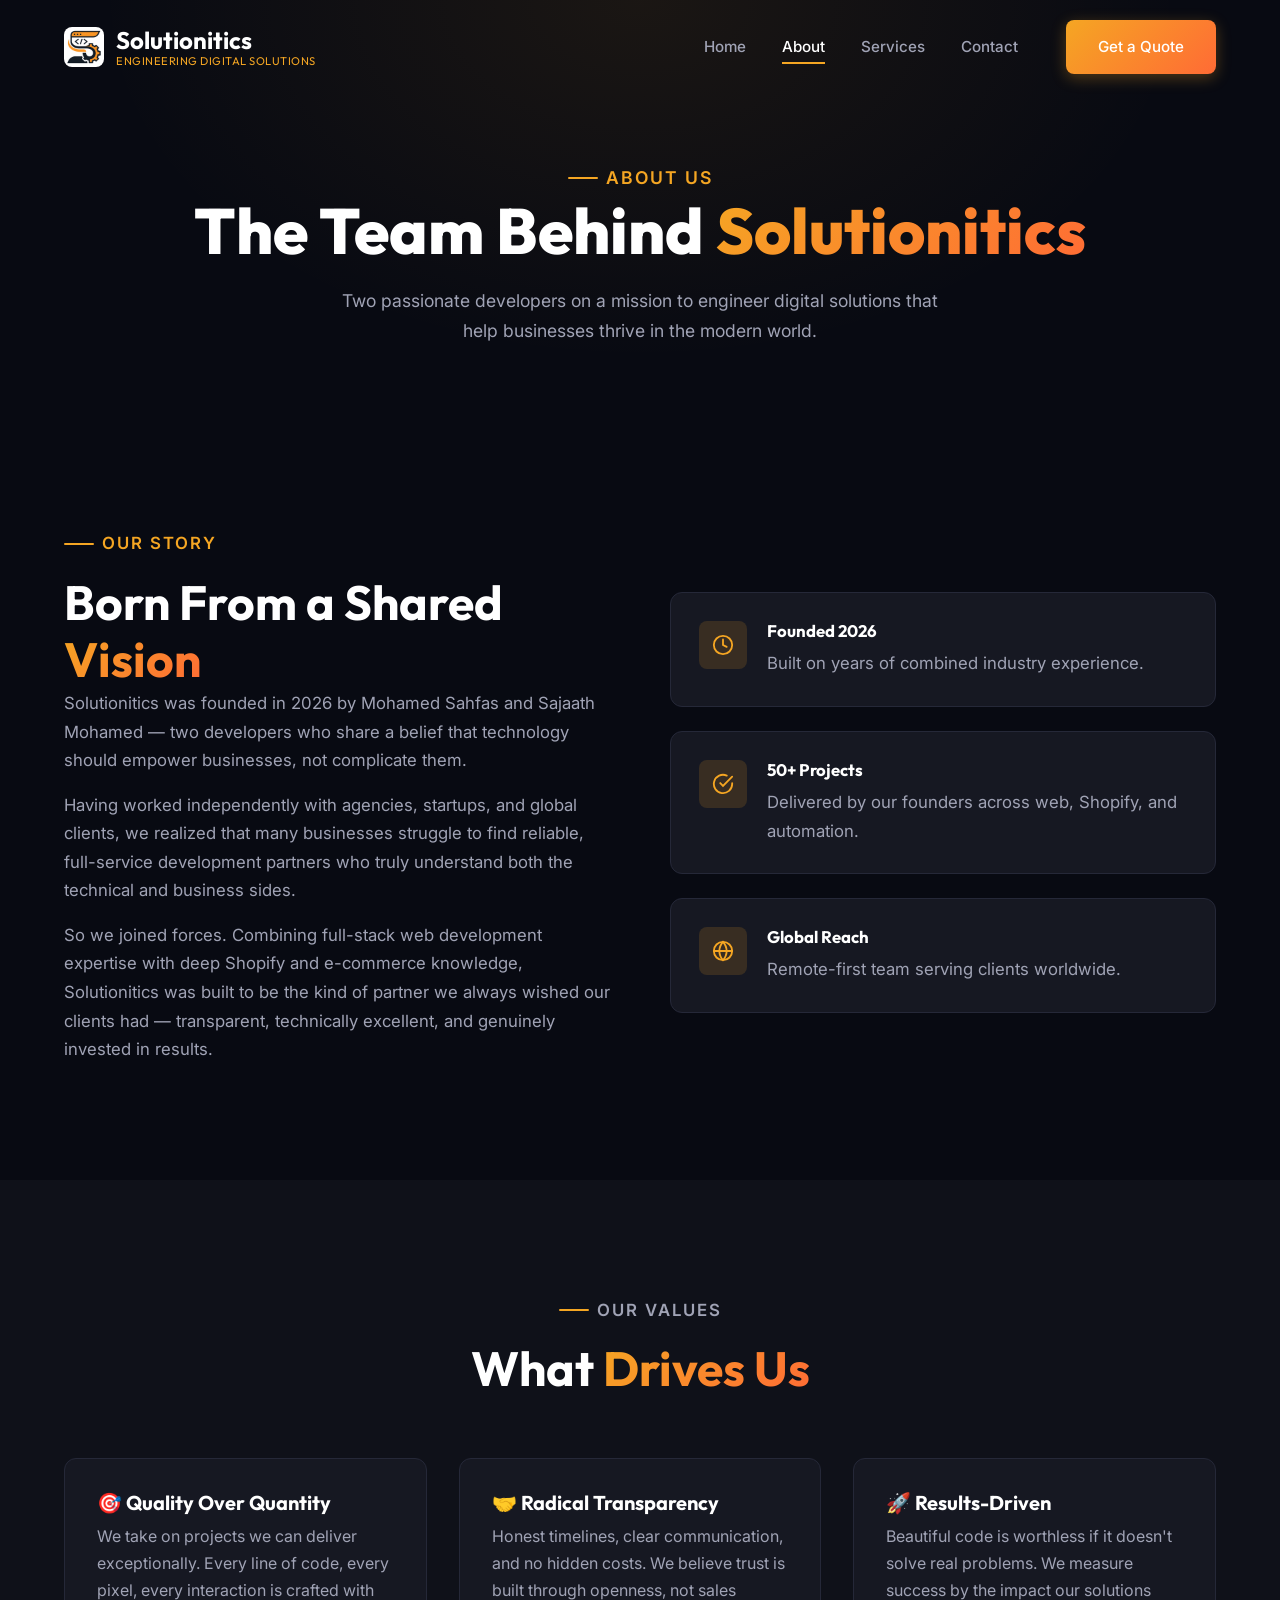
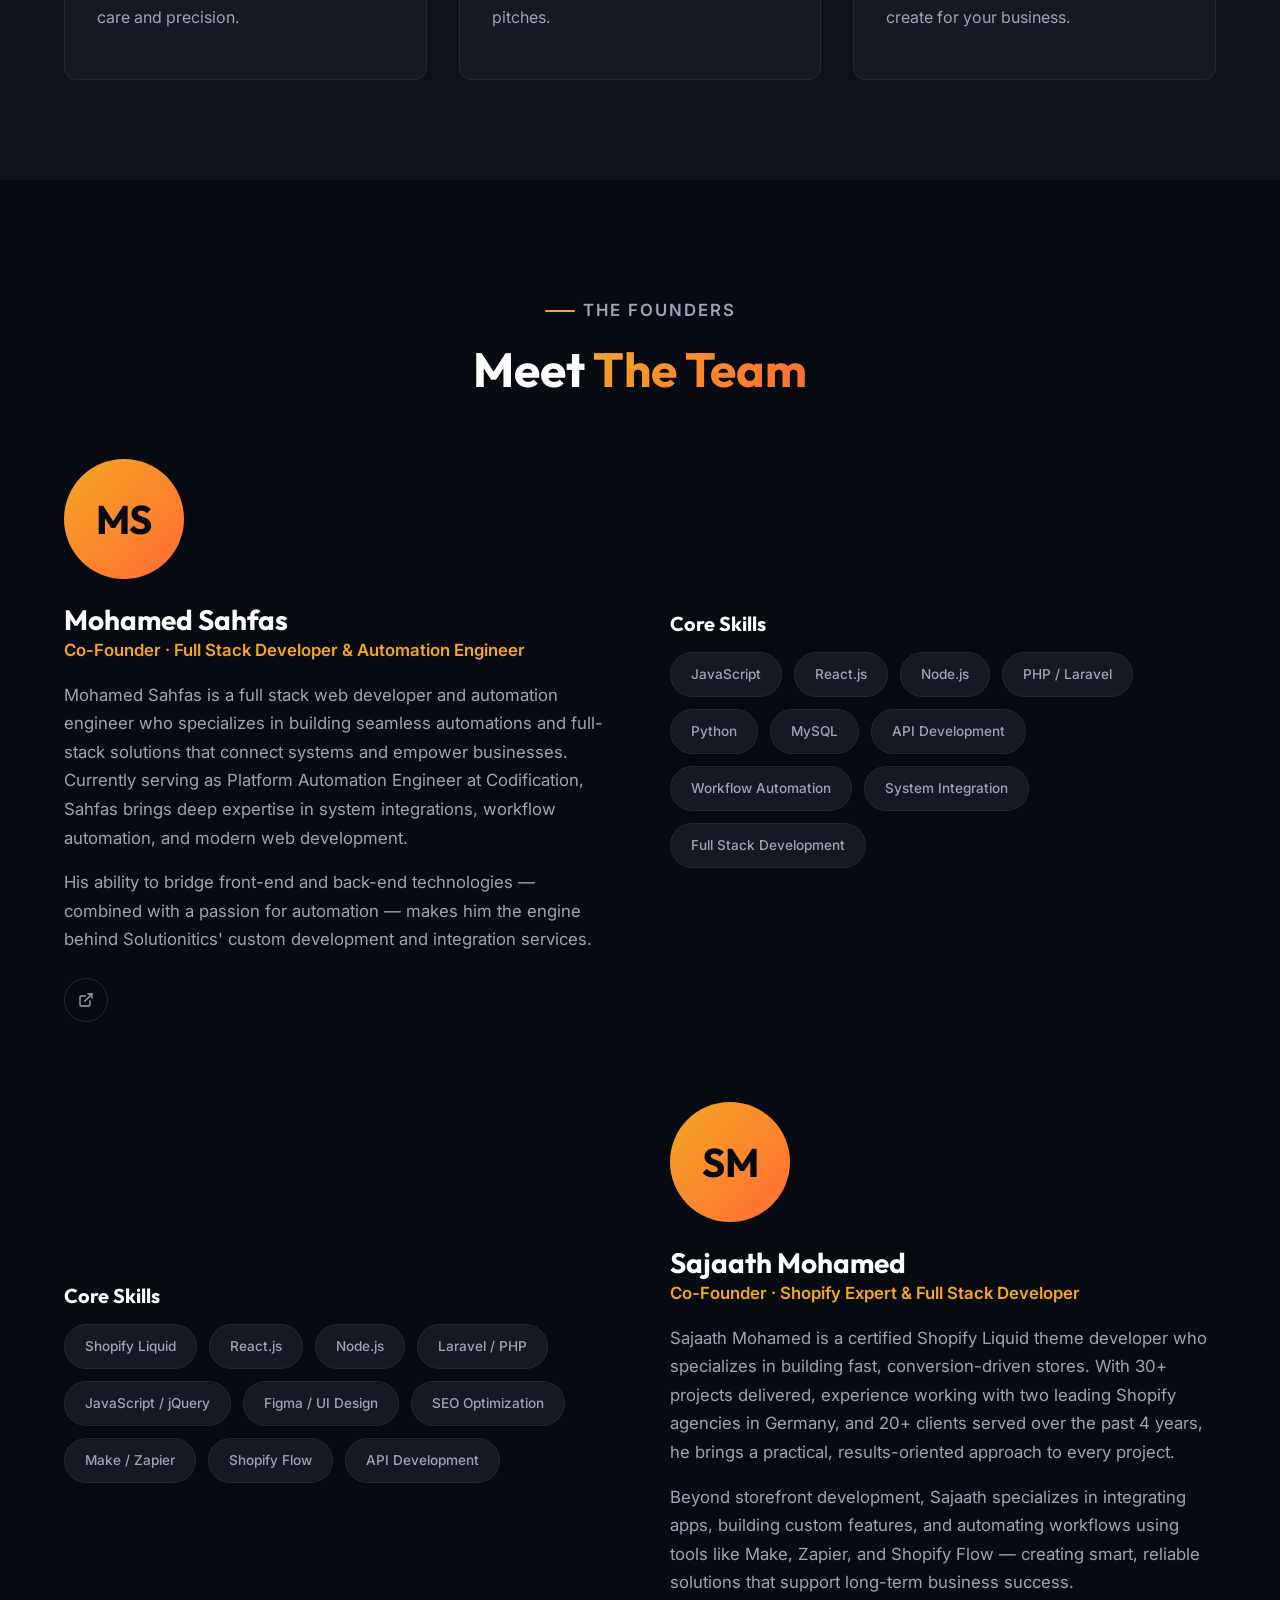
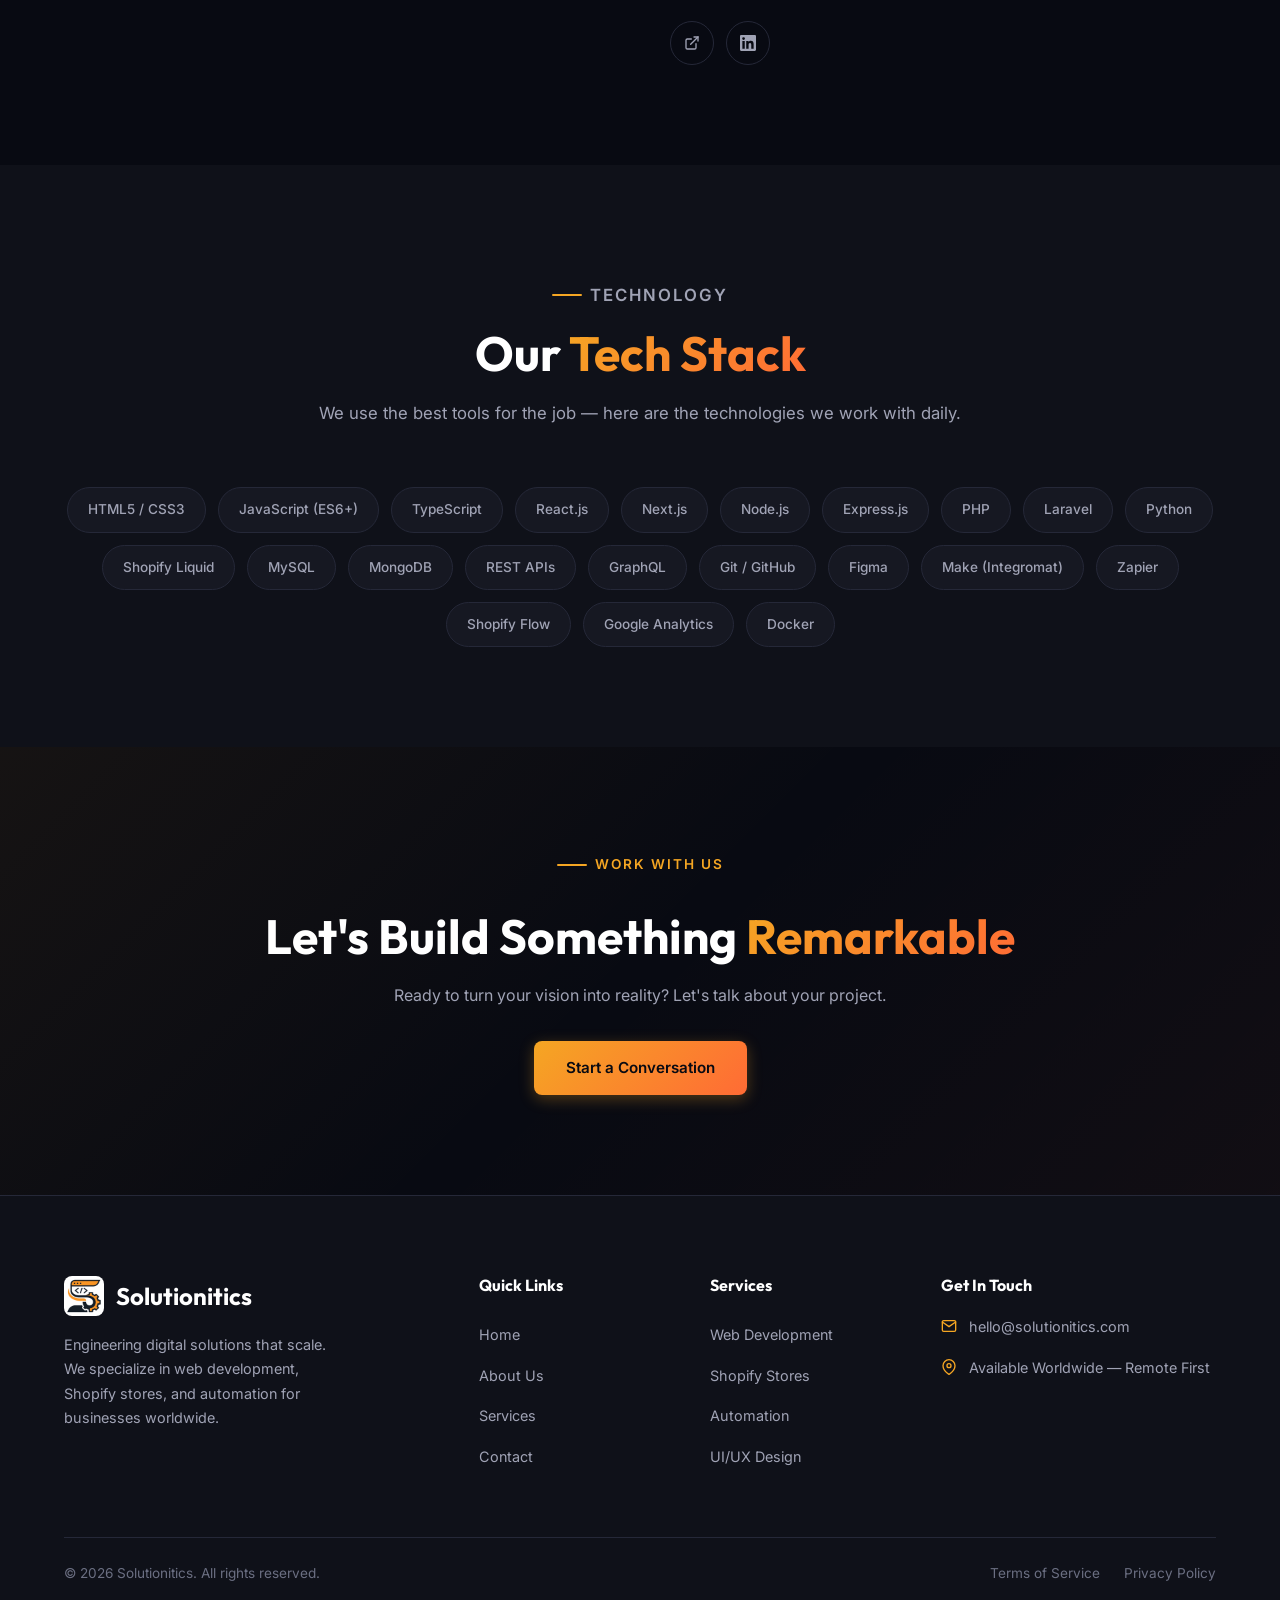
==== commit ec9c2518: "improve wordings" ====
--- a/about.html
+++ b/about.html
@@ -157,7 +157,7 @@
               <div class="feature-icon">
                 <svg width="22" height="22" viewBox="0 0 24 24" fill="none" stroke="currentColor" stroke-width="2" stroke-linecap="round"><path d="M22 11.08V12a10 10 0 11-5.93-9.14"/><polyline points="22 4 12 14.01 9 11.01"/></svg>
               </div>
-              <div><h4>50+ Projects</h4><p>Successfully delivered across web, Shopify, and automation.</p></div>
+              <div><h4>50+ Projects</h4><p>Delivered by our founders across web, Shopify, and automation.</p></div>
             </div>
             <div class="feature-item">
               <div class="feature-icon">
--- a/css/style.css
+++ b/css/style.css
@@ -231,6 +231,12 @@
 }
 .hero-stat h3 { font-size: 2.5rem; color: var(--accent); font-weight: 800; }
 .hero-stat p { font-size: 0.9rem; color: var(--text-tertiary); margin: 0; }
+/* attributes the headline figures to the founders, so they read as a
+   verifiable track record rather than a 2026 startup's inflated claim */
+.hero-stats-note {
+  margin: 20px 0 0; font-size: 0.8rem; color: var(--text-tertiary);
+  text-align: center; opacity: 0.85;
+}
 
 /* --- 8. Service Cards --- */
 .service-card {
